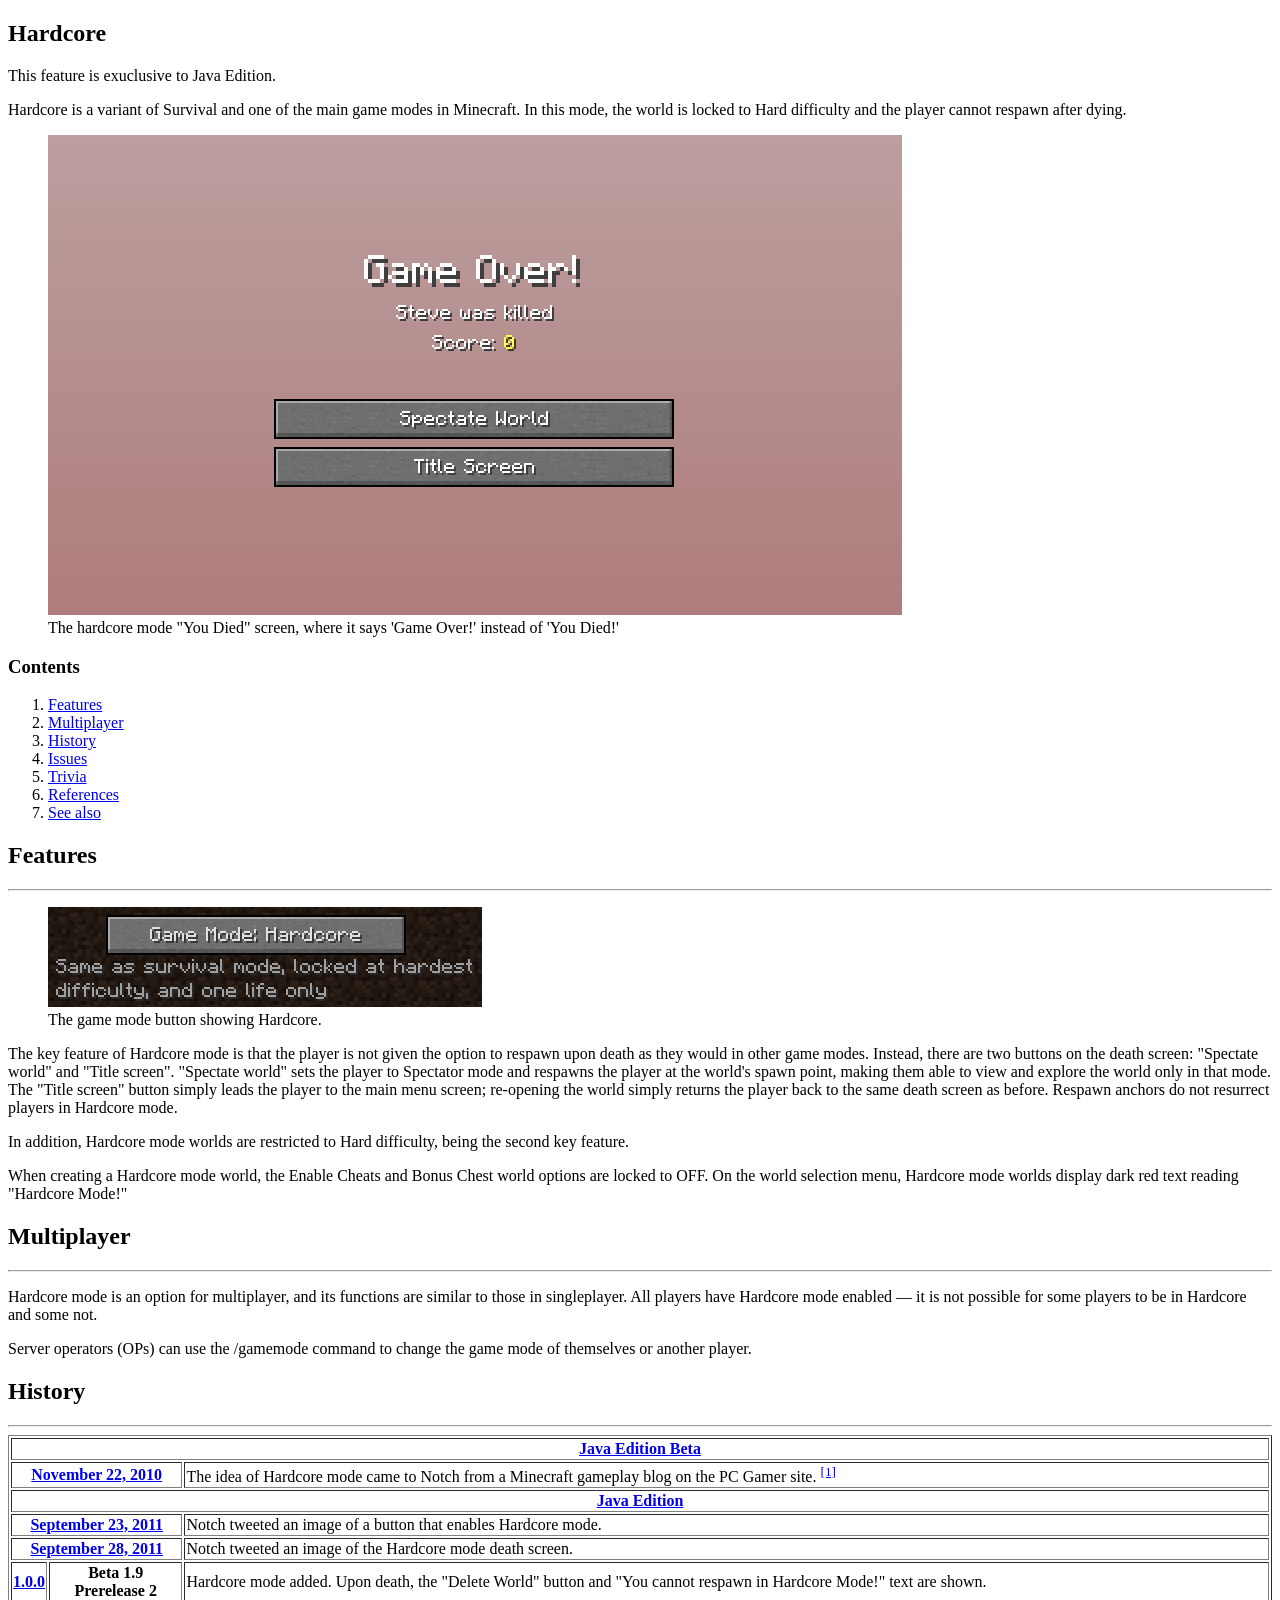
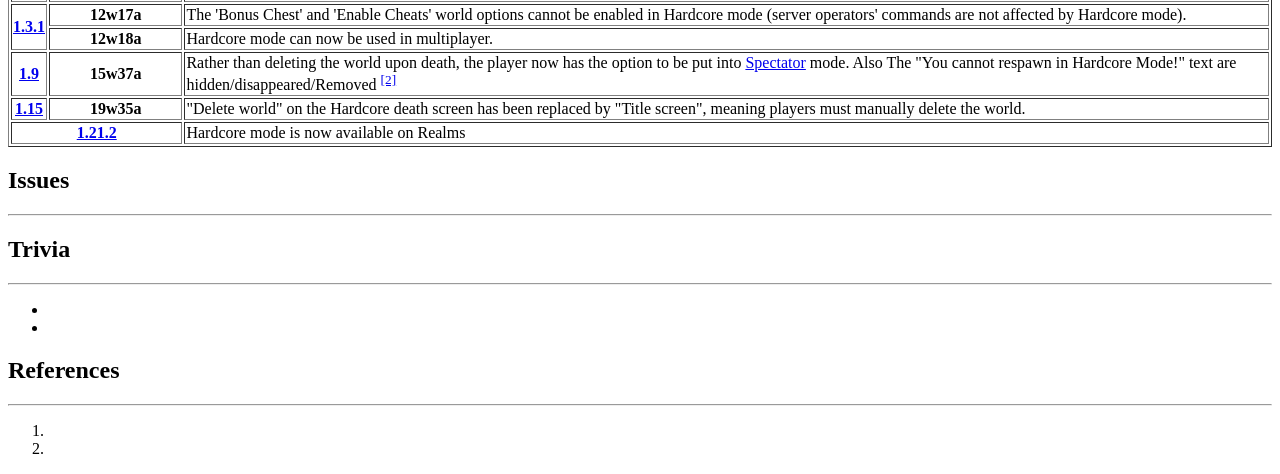
==== index.html @ 660791d6 "adding tr, references and trivia" ====
<!DOCTYPE html>
<html lang="en">
<head>
    <meta charset="UTF-8">
    <meta name="viewport" content="width=device-width, initial-scale=1.0">
    <title>Hardcore – Minecraft Wiki</title>
</head>
<body>
    <main>
        <article>
            <header>
                <h1>Hardcore</h1>
                <div>This feature is exuclusive to Java Edition.</div>
                <p>Hardcore is a variant of Survival and one of the main game modes in Minecraft. In this mode, the world is locked to Hard difficulty and the player cannot respawn after dying.</p>
                <figure>
                    <a href="https://static.wikia.nocookie.net/minecraft_gamepedia/images/5/53/Hardcore_Death.png/revision/latest?cb=20230822170426">
                        <img src="./assets/images/Hardcore_Death.webp" alt="Hardcore_Death">
                    </a>
                    <figcaption>The hardcore mode "You Died" screen, where it says 'Game Over!' instead of 'You Died!'</figcaption>
                </figure>
                <nav>
                    <h3>Contents</h3>
                    <ol>
                        <li><a href="#Features">Features</a></li>
                        <li><a href="#Multiplayer">Multiplayer</a></li>
                        <li><a href="#History">History</a></li>
                        <li><a href="#Issues">Issues</a></li>
                        <li><a href="#Trivia">Trivia</a></li>
                        <li><a href="#References">References</a></li>
                        <li><a href="#See_also">See also</a></li>
                    </ol>
                </nav>
            </header>
            <section id="Features">
                <h2>Features</h2>
                <hr>
                <figure>
                    <a href="https://minecraft.fandom.com/wiki/Hardcore?file=Hardcore_button.png#Features">
                        <img src="./assets/images/Hardcore_button.webp" alt="Hardcore_button">
                    </a>
                    <figcaption>The game mode button showing Hardcore.</figcaption>
                </figure>
                <p>The key feature of Hardcore mode is that the player is not given the option to respawn upon death as they would in other game modes. Instead, there are two buttons on the death screen: "Spectate world" and "Title screen". "Spectate world" sets the player to Spectator mode and respawns the player at the world's spawn point, making them able to view and explore the world only in that mode. The "Title screen" button simply leads the player to the main menu screen; re-opening the world simply returns the player back to the same death screen as before. Respawn anchors do not resurrect players in Hardcore mode.</p>
                <p>In addition, Hardcore mode worlds are restricted to Hard difficulty, being the second key feature.</p>
                <p>When creating a Hardcore mode world, the Enable Cheats and Bonus Chest world options are locked to OFF. On the world selection menu, Hardcore mode worlds display dark red text reading "Hardcore Mode!"</p>
            </section>
            <section id="Multiplayer">
                <h2>Multiplayer</h2>
                <hr>
                <p>Hardcore mode is an option for multiplayer, and its functions are similar to those in singleplayer. All players have Hardcore mode enabled — it is not possible for some players to be in Hardcore and some not.</p>
                <p>Server operators (OPs) can use the /gamemode command to change the game mode of themselves or another player.</p>
            </section>
            <section id="History">
                <h2>History</h2>
                <hr>    
                <table border="1">
                    <tr>
                        <th colspan="3">
                            <a href="https://minecraft.fandom.com/wiki/Java_Edition_Beta" target="_blank">Java Edition Beta</a>
                        </th>
                    </tr>
                    <tr>
                        <th colspan="2"><a href="https://notch.tumblr.com/post/1646175743" target="_blank">November 22, 2010</a></th>
                        <td>The idea of Hardcore mode came to Notch from a Minecraft gameplay blog on the PC Gamer site. <sup title="https://www.pcgamer.com/2010/11/20/the-minecraft-experiment-day-1-chasing-waterfalls/"><a href="#cite_note-1">[1]</a></sup></td>
                    </tr>
                    <tr>
                        <th colspan="3">
                            <a href="https://minecraft.fandom.com/wiki/Java_Edition_version_history" target="_blank">Java Edition</a>
                        </th>
                    </tr>
                    <tr>
                        <th colspan="2"><a href="https://twitter.com/notch/status/117149170120400896" target="_blank">September 23, 2011</a></th>
                        <td>Notch tweeted an image of a button that enables Hardcore mode.</td>
                    </tr>
                    <tr>
                        <th colspan="2"><a href="https://twitter.com/notch/status/119031614553587713" target="_blank">September 28, 2011</a></th>
                        <td>Notch tweeted an image of the Hardcore mode death screen.</td>
                    </tr>
                    <tr>
                        <th><a href="https://minecraft.fandom.com/wiki/Java_Edition_1.0.0" target="_blank">1.0.0</a></th>
                        <th>Beta 1.9 Prerelease 2</th>
                        <td>Hardcore mode added. Upon death, the "Delete World" button and "You cannot respawn in Hardcore Mode!" text are shown.</td>
                    </tr>
                    <tr>
                        <th rowspan="2"><a href="https://minecraft.fandom.com/wiki/Java_Edition_1.3.1" target="_blank">1.3.1</a></th>
                        <th>12w17a</th>
                        <td>The 'Bonus Chest' and 'Enable Cheats' world options cannot be enabled in Hardcore mode (server operators' commands are not affected by Hardcore mode).</td>
                    </tr>
                    <tr>
                        <th>12w18a</th>
                        <td>Hardcore mode can now be used in multiplayer.</td>
                    </tr>
                    <tr>
                        <th><a href="https://minecraft.fandom.com/wiki/Java_Edition_1.9" target="_blank">1.9</a></th>
                        <th>15w37a</th>
                        <td>Rather than deleting the world upon death, the player now has the option to be put into <a href="https://minecraft.fandom.com/wiki/Spectator">Spectator</a> mode. Also The "You cannot respawn in Hardcore Mode!" text are hidden/disappeared/Removed <sup title="MC-121007-You cannot Respawn In hardcore Mode! Text no Longer Appears As of 1.9,Resolved As Works As Intended"><a href="#cite_note-2">[2]</a></sup></td>
                    </tr>
                    <tr>
                        <th><a href="https://minecraft.fandom.com/wiki/Java_Edition_1.15" target="_blank">1.15</a></th>
                        <th>19w35a</th>
                        <td>"Delete world" on the Hardcore death screen has been replaced by "Title screen", meaning players must manually delete the world.</td>
                    </tr>
                    <tr>
                        <th colspan="2"><a href="https://minecraft.fandom.com/wiki/Java_Edition_1.21.2" target="_blank">1.21.2</a></th>
                        <td>Hardcore mode is now available on Realms</td>
                    </tr>
                </table>
            </section>
            <section id="Issues">
                <h2>Issues</h2>
                <hr>
            </section>
            <section id="Trivia">
                <h2>Trivia</h2>
                <hr>
                <ul>
                    <li></li>
                    <li></li>
                </ul>
            </section>
            <section id="References">
                <h2>References</h2>
                <hr>
                <ol>
                    <li></li>
                    <li></li>
                </ol>
            </section>
        </article>
    </main>
</body>
</html>
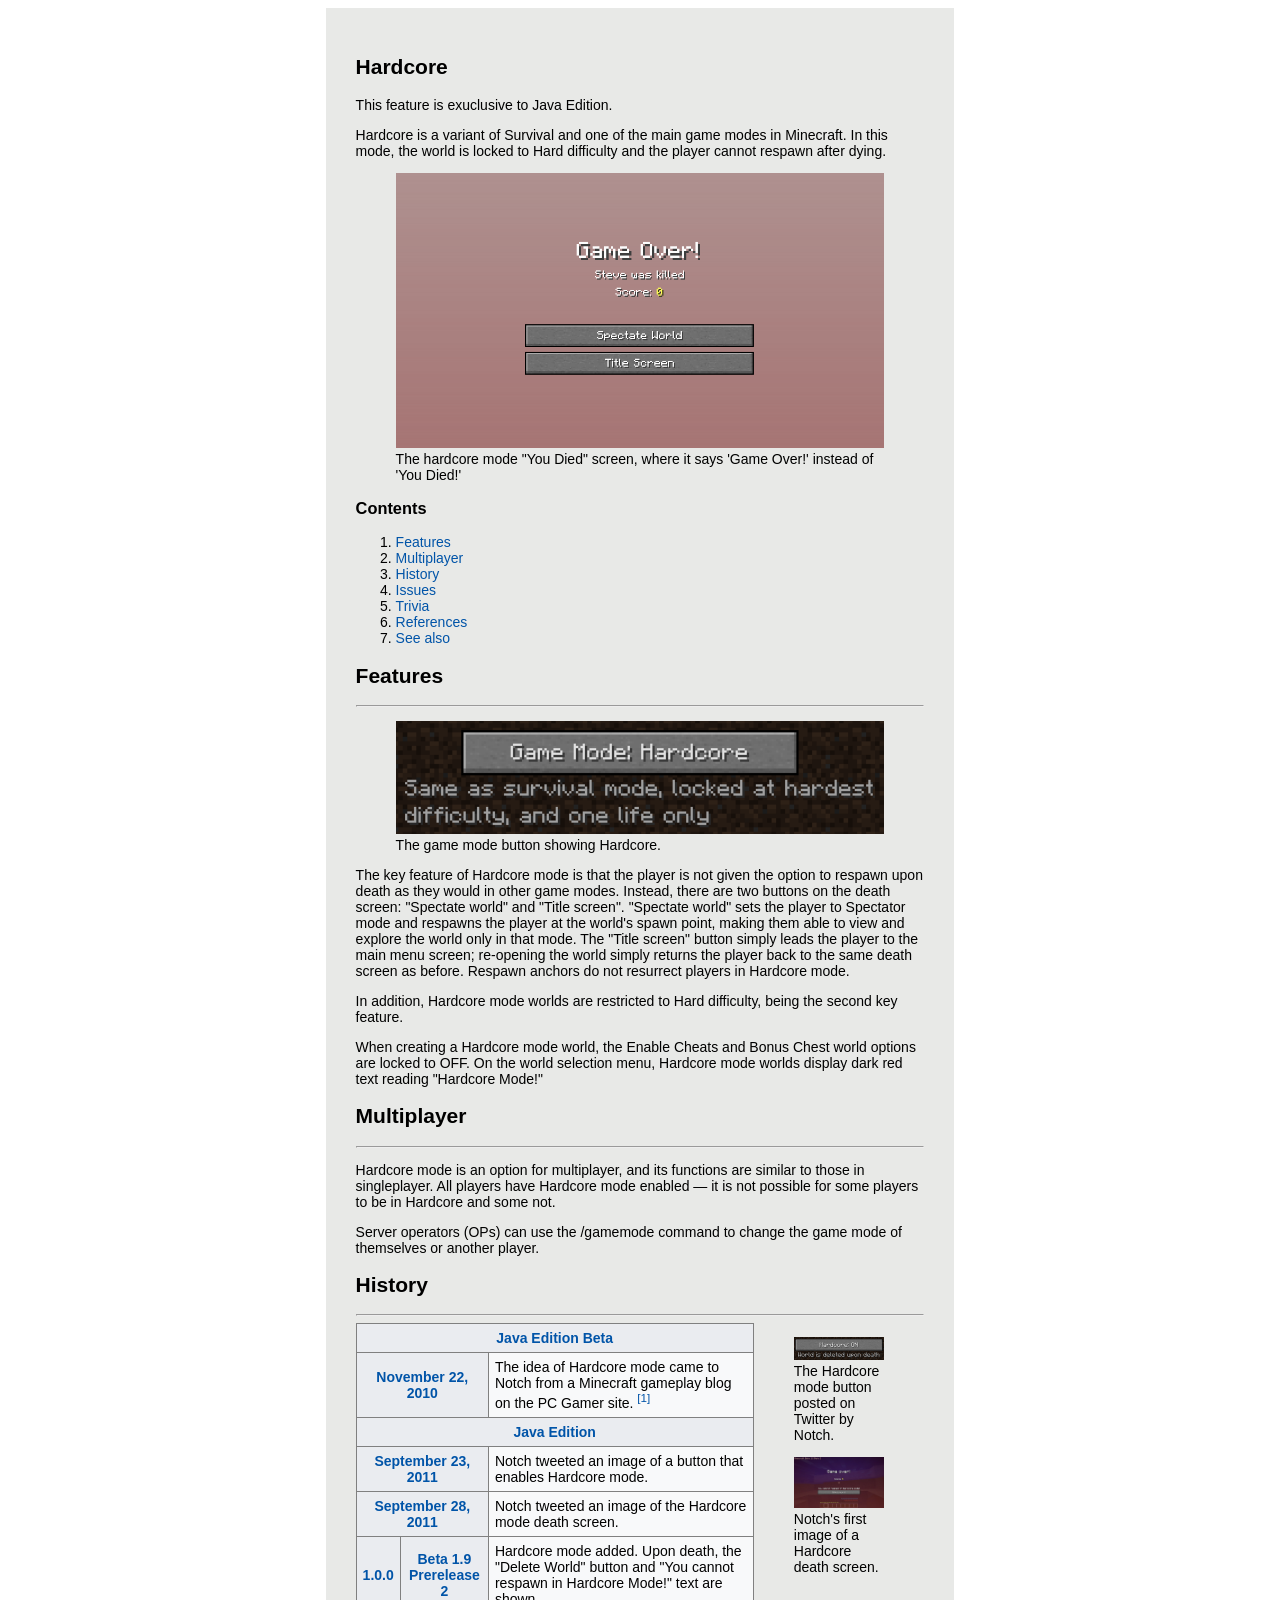
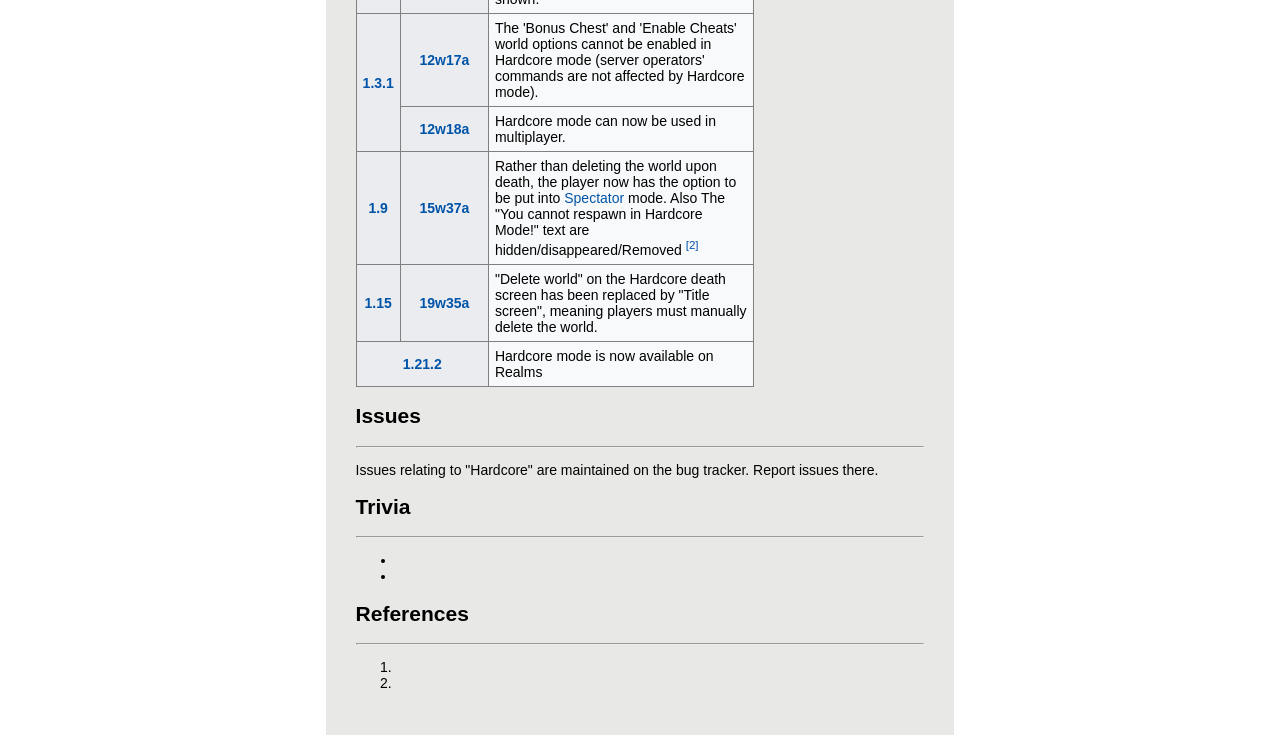
==== commit cdfb1aea: "add style for table" ====
--- a/index.html
+++ b/index.html
@@ -3,11 +3,13 @@
 <head>
     <meta charset="UTF-8">
     <meta name="viewport" content="width=device-width, initial-scale=1.0">
+    <link rel="shortcut icon" href="./Site-favicon.ico" type="image/x-icon">
     <title>Hardcore – Minecraft Wiki</title>
+    <link rel="stylesheet" href="./style.css">
 </head>
 <body>
     <main>
-        <article>
+        <article class="main-article">
             <header>
                 <h1>Hardcore</h1>
                 <div>This feature is exuclusive to Java Edition.</div>
@@ -52,8 +54,19 @@
             </section>
             <section id="History">
                 <h2>History</h2>
-                <hr>    
-                <table border="1">
+                <hr>
+                <div class="float-right w-30">
+                    <figure>
+                        <img src="./assets/images/Hardcoremode.webp" alt="Hardcoremode">
+                        <figcaption>The Hardcore mode button posted on Twitter by Notch.</figcaption>
+                    </figure>   
+                    <figure>
+                        <img src="./assets/images/Notch_Hardcore.webp" alt="Notch_Hardcore">
+                        <figcaption>Notch's first image of a Hardcore death screen.</figcaption>
+                    </figure>               
+                </div>
+
+                <table class="table-history">
                     <tr>
                         <th colspan="3">
                             <a href="https://minecraft.fandom.com/wiki/Java_Edition_Beta" target="_blank">Java Edition Beta</a>
@@ -109,6 +122,7 @@
             <section id="Issues">
                 <h2>Issues</h2>
                 <hr>
+                <p>Issues relating to "Hardcore" are maintained on the bug tracker. Report issues there.</p>
             </section>
             <section id="Trivia">
                 <h2>Trivia</h2>
--- a/style.css
+++ b/style.css
@@ -0,0 +1,37 @@
+body{
+    font-family: rubik, helvetica, arial, sans-serif;
+    font-size: 14px;
+}
+.table-history{
+    border-collapse: collapse;
+    width: 70%;
+    background-color:rgb(248,249,250);
+}
+.table-history th,
+.table-history td{
+    border: 1px solid gray;
+    padding: 6px;
+}
+.main-article{
+    width: 45%;
+    margin: auto;
+    background-color: rgb(232,233,231);
+    padding: 30px;
+}
+.table-history th{
+    background-color:rgb(234,236,240);
+    color: rgb(0,84,168);
+}
+a{
+    color: rgb(0,84,168);
+    text-decoration: none;
+}
+.float-right{
+    float: right;
+}
+.w-30{
+    width: 30%;
+}
+img{
+    width: 100%;
+}
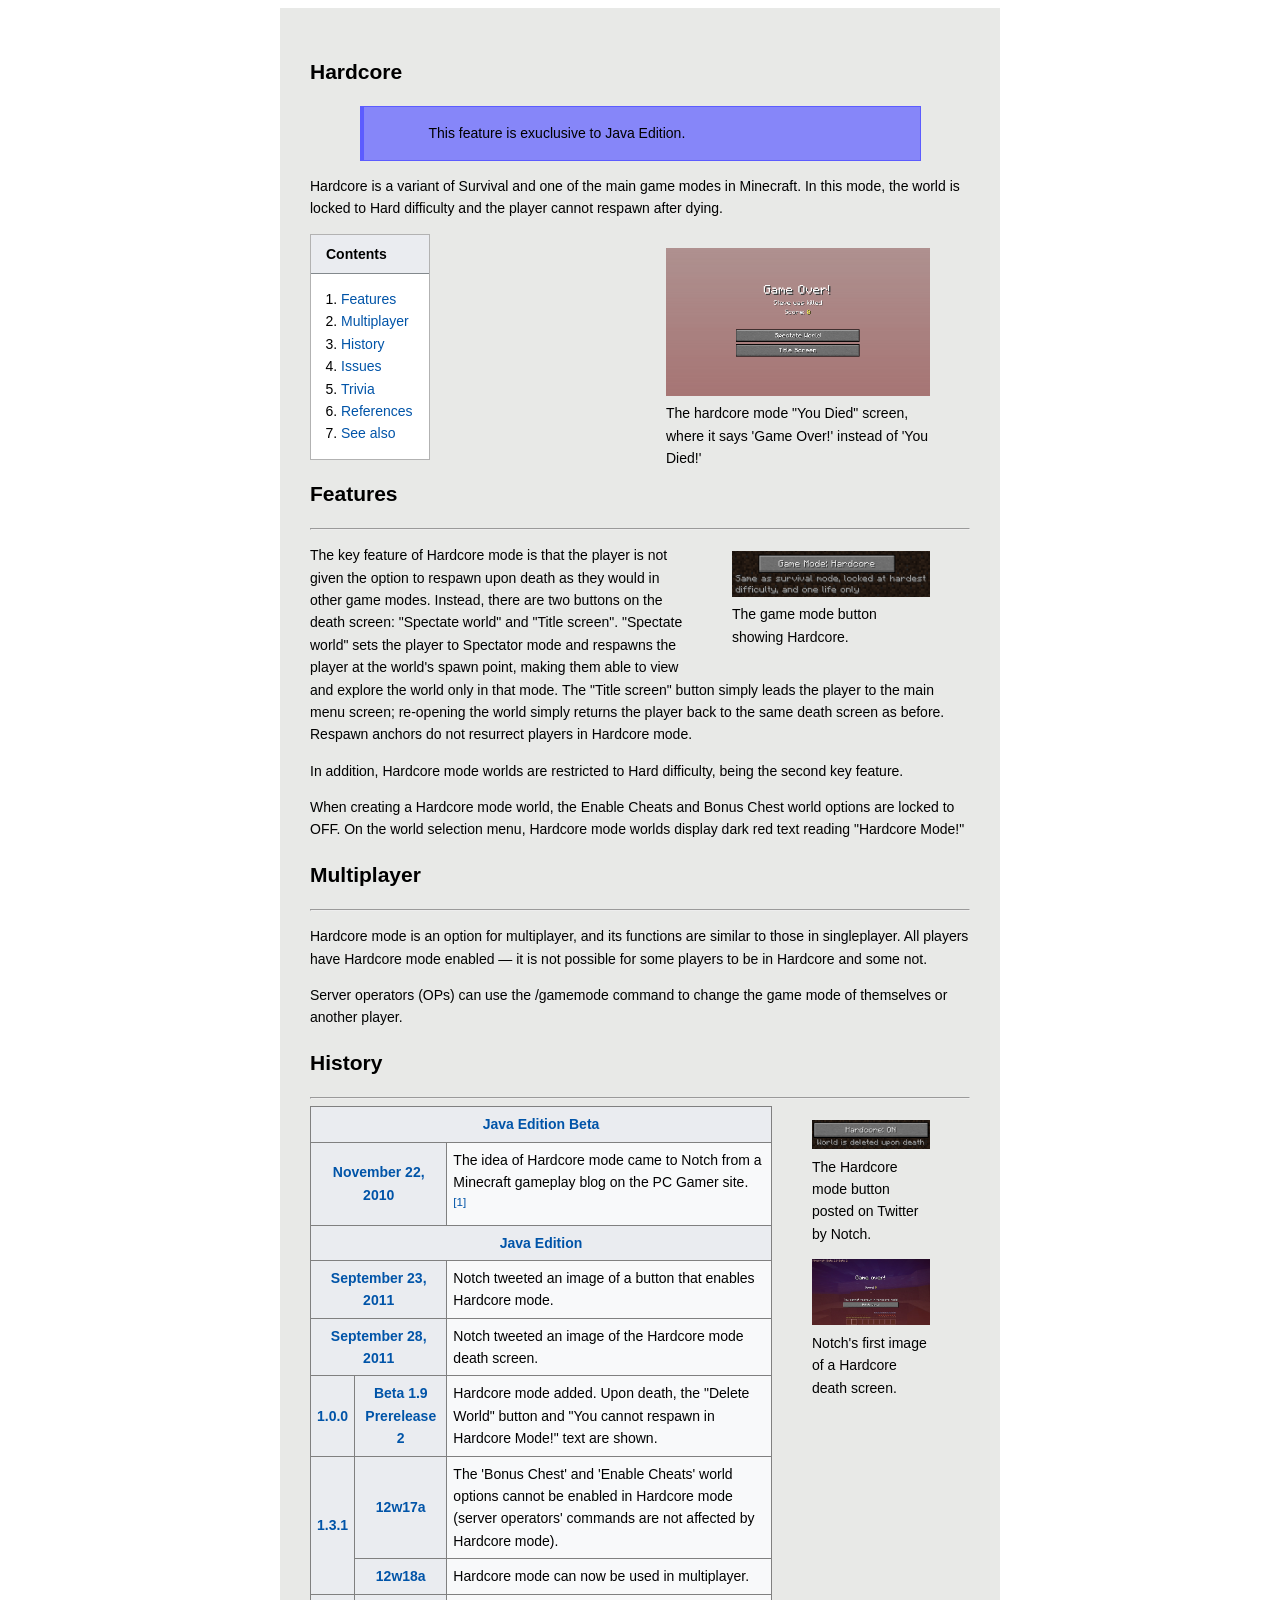
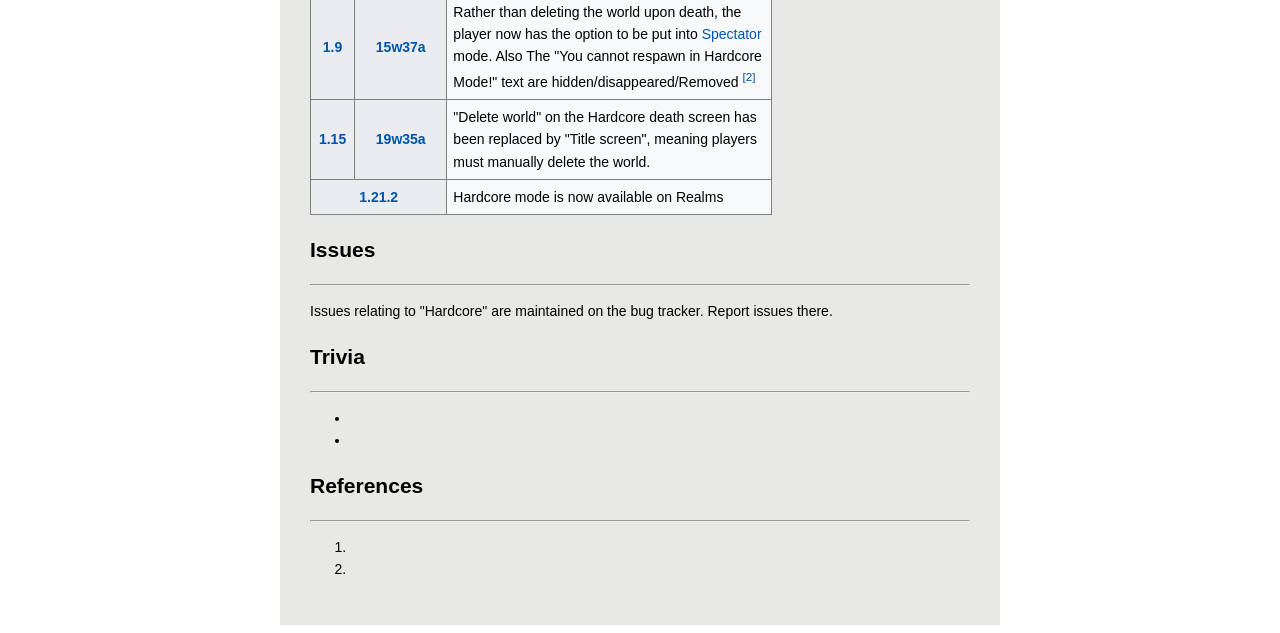
==== commit 27cb99fa: "block elements" ====
--- a/index.html
+++ b/index.html
@@ -12,17 +12,17 @@
         <article class="main-article">
             <header>
                 <h1>Hardcore</h1>
-                <div>This feature is exuclusive to Java Edition.</div>
+                <div class="info">This feature is exuclusive to Java Edition.</div>
                 <p>Hardcore is a variant of Survival and one of the main game modes in Minecraft. In this mode, the world is locked to Hard difficulty and the player cannot respawn after dying.</p>
-                <figure>
+                <figure class="float-right w-40">
                     <a href="https://static.wikia.nocookie.net/minecraft_gamepedia/images/5/53/Hardcore_Death.png/revision/latest?cb=20230822170426">
                         <img src="./assets/images/Hardcore_Death.webp" alt="Hardcore_Death">
                     </a>
                     <figcaption>The hardcore mode "You Died" screen, where it says 'Game Over!' instead of 'You Died!'</figcaption>
                 </figure>
-                <nav>
-                    <h3>Contents</h3>
-                    <ol>
+                <nav class="nav-menu">
+                    <h3 class="title-menu">Contents</h3>
+                    <ol class="nav-list">
                         <li><a href="#Features">Features</a></li>
                         <li><a href="#Multiplayer">Multiplayer</a></li>
                         <li><a href="#History">History</a></li>
@@ -36,7 +36,7 @@
             <section id="Features">
                 <h2>Features</h2>
                 <hr>
-                <figure>
+                <figure class="float-right w-30">
                     <a href="https://minecraft.fandom.com/wiki/Hardcore?file=Hardcore_button.png#Features">
                         <img src="./assets/images/Hardcore_button.webp" alt="Hardcore_button">
                     </a>
--- a/style.css
+++ b/style.css
@@ -1,6 +1,12 @@
+*{
+    box-sizing: border-box;
+}
+
+
 body{
     font-family: rubik, helvetica, arial, sans-serif;
     font-size: 14px;
+    line-height: 1.6;
 }
 .table-history{
     border-collapse: collapse;
@@ -17,6 +23,8 @@
     margin: auto;
     background-color: rgb(232,233,231);
     padding: 30px;
+    min-width: 720px;
+    max-width: none;
 }
 .table-history th{
     background-color:rgb(234,236,240);
@@ -34,4 +42,35 @@
 }
 img{
     width: 100%;
+}
+.info{
+    width: 85%;
+    margin: auto;
+    background-color: rgb(134, 134, 249);
+    padding: 15px;
+    padding-left: 65px;
+    border-color: rgb(92, 92, 255);
+    border-width: 1px;
+    border-style: solid;
+    border-left-width: 4px;
+
+}
+.w-40{
+    width: 40%;
+}
+.nav-menu{
+    width: 120px;
+    border:1px solid rgb(178, 178, 178);
+    background-color:white;
+
+}
+.title-menu{
+    margin: 0;
+    padding: 8px 15px;
+    border-bottom: 1px solid rgb(131, 137, 141);
+    background-color:rgb(234, 236, 240);
+    font-size: 1em; 
+}
+.nav-list{
+    padding-left: 30px;
 }
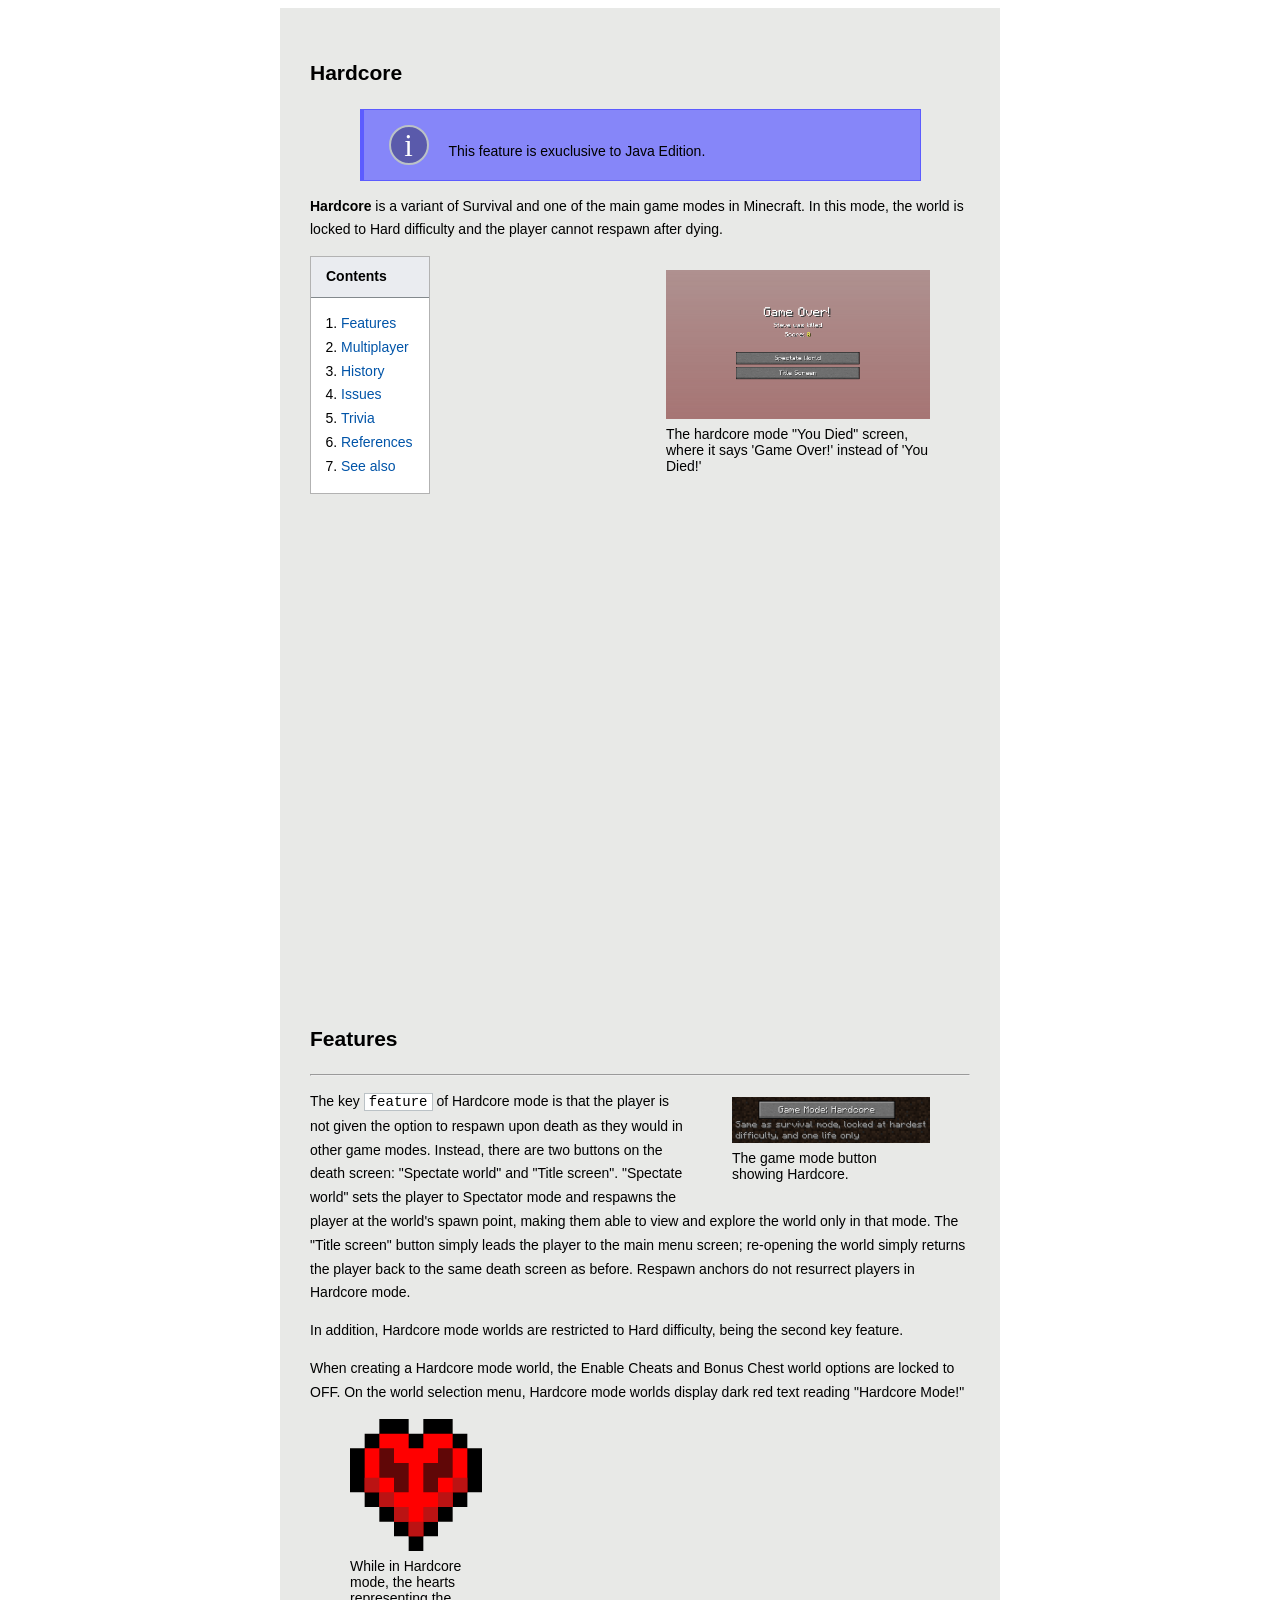
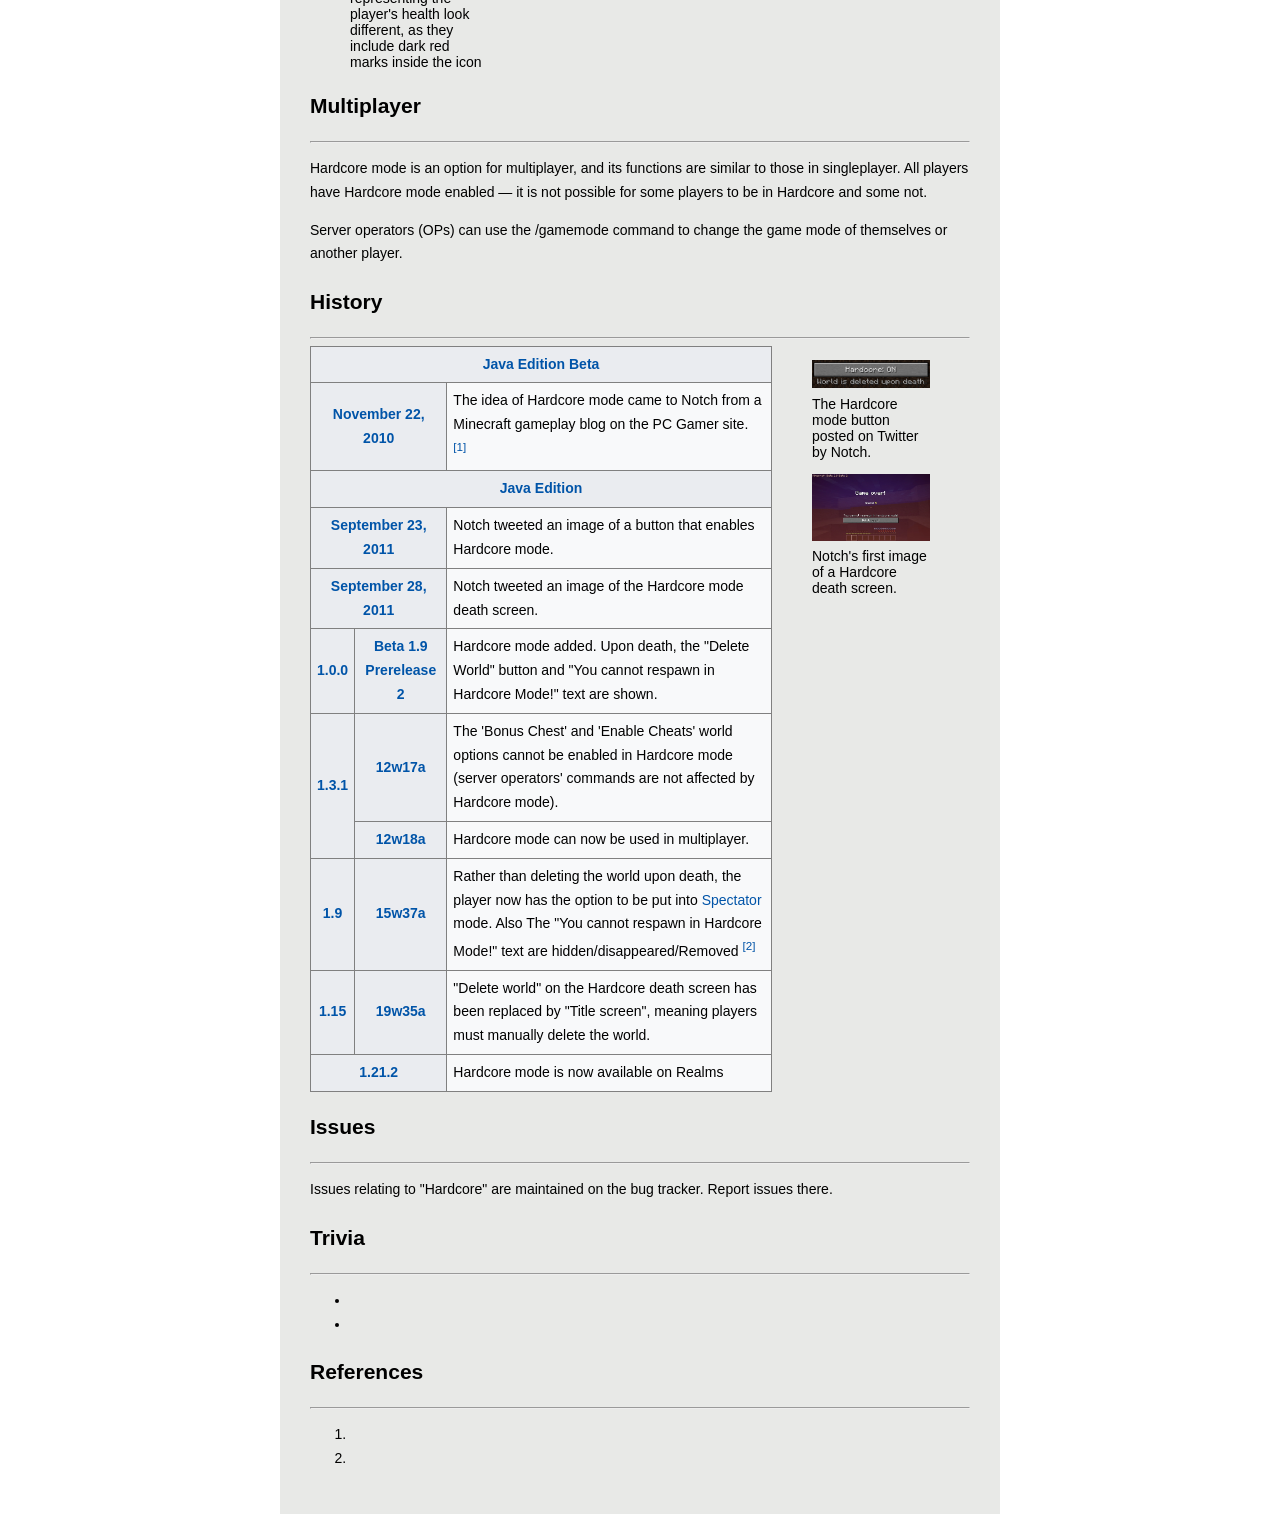
==== commit a1db230d: "Display, Inline-block" ====
--- a/index.html
+++ b/index.html
@@ -10,10 +10,10 @@
 <body>
     <main>
         <article class="main-article">
-            <header>
+            <header> 
                 <h1>Hardcore</h1>
-                <div class="info">This feature is exuclusive to Java Edition.</div>
-                <p>Hardcore is a variant of Survival and one of the main game modes in Minecraft. In this mode, the world is locked to Hard difficulty and the player cannot respawn after dying.</p>
+                <div class="info"><span class="info-icon">i</span>This feature is exuclusive to Java Edition.</div>
+                <p><strong>Hardcore</strong> is a variant of Survival and one of the main game modes in Minecraft. In this mode, the world is locked to Hard difficulty and the player cannot respawn after dying.</p>
                 <figure class="float-right w-40">
                     <a href="https://static.wikia.nocookie.net/minecraft_gamepedia/images/5/53/Hardcore_Death.png/revision/latest?cb=20230822170426">
                         <img src="./assets/images/Hardcore_Death.webp" alt="Hardcore_Death">
@@ -32,6 +32,9 @@
                         <li><a href="#See_also">See also</a></li>
                     </ol>
                 </nav>
+
+                <iframe class="video" width="560" height="315" src="https://www.youtube.com/embed/RSuMIAuDz60?si=ib1tDOC1E5Tizy_2" title="YouTube video player" frameborder="0" allow="accelerometer; autoplay; clipboard-write; encrypted-media; gyroscope; picture-in-picture; web-share" referrerpolicy="strict-origin-when-cross-origin" allowfullscreen></iframe>
+
             </header>
             <section id="Features">
                 <h2>Features</h2>
@@ -42,9 +45,17 @@
                     </a>
                     <figcaption>The game mode button showing Hardcore.</figcaption>
                 </figure>
-                <p>The key feature of Hardcore mode is that the player is not given the option to respawn upon death as they would in other game modes. Instead, there are two buttons on the death screen: "Spectate world" and "Title screen". "Spectate world" sets the player to Spectator mode and respawns the player at the world's spawn point, making them able to view and explore the world only in that mode. The "Title screen" button simply leads the player to the main menu screen; re-opening the world simply returns the player back to the same death screen as before. Respawn anchors do not resurrect players in Hardcore mode.</p>
+                <p>The key <code>feature</code> of Hardcore mode is that the player is not given the option to respawn upon death as they would in other game modes. Instead, there are two buttons on the death screen: "Spectate world" and "Title screen". "Spectate world" sets the player to Spectator mode and respawns the player at the world's spawn point, making them able to view and explore the world only in that mode. The "Title screen" button simply leads the player to the main menu screen; re-opening the world simply returns the player back to the same death screen as before. Respawn anchors do not resurrect players in Hardcore mode.</p>
                 <p>In addition, Hardcore mode worlds are restricted to Hard difficulty, being the second key feature.</p>
                 <p>When creating a Hardcore mode world, the Enable Cheats and Bonus Chest world options are locked to OFF. On the world selection menu, Hardcore mode worlds display dark red text reading "Hardcore Mode!"</p>
+                <figure class="w-20">
+                    <a href="">
+                        <img src="./Hardcore_Heart.svg" alt="">
+                    </a>
+                    <figcaption>
+                        While in Hardcore mode, the hearts representing the player's health look different, as they include dark red marks inside the icon
+                    </figcaption>
+                </figure>
             </section>
             <section id="Multiplayer">
                 <h2>Multiplayer</h2>
--- a/style.css
+++ b/style.css
@@ -25,6 +25,7 @@
     padding: 30px;
     min-width: 720px;
     max-width: none;
+    line-height: 1.7;
 }
 .table-history th{
     background-color:rgb(234,236,240);
@@ -48,13 +49,35 @@
     margin: auto;
     background-color: rgb(134, 134, 249);
     padding: 15px;
-    padding-left: 65px;
+    padding-left: 25px;
     border-color: rgb(92, 92, 255);
     border-width: 1px;
     border-style: solid;
     border-left-width: 4px;
+    line-height: initial;
+}
+figcaption{
+    line-height: initial;
+}
+.info-icon{
+    display: inline-block;
 
+    width: 40px;
+    height: 40px;
+    padding: 2px;
+    margin-right: 20px;
+    border-radius: 50%;
+    border: 2px solid rgb(187, 194, 198);
+
+    color: white;
+    background-color:rgb(90, 90, 171);
+
+    text-align: center;
+
+    font-size: 2.2em;
+    font-family: serif;
 }
+
 .w-40{
     width: 40%;
 }
@@ -73,4 +96,18 @@
 }
 .nav-list{
     padding-left: 30px;
+}
+code{
+    padding: 0 4px;
+    border: 1px solid rgb(187, 194, 198);
+    background-color:white;
+}
+.video{
+    display: block;
+    width: 100%;
+    height: 500px;
+    margin: 10px;
+}
+.w-20{
+    width: 20%;
 }
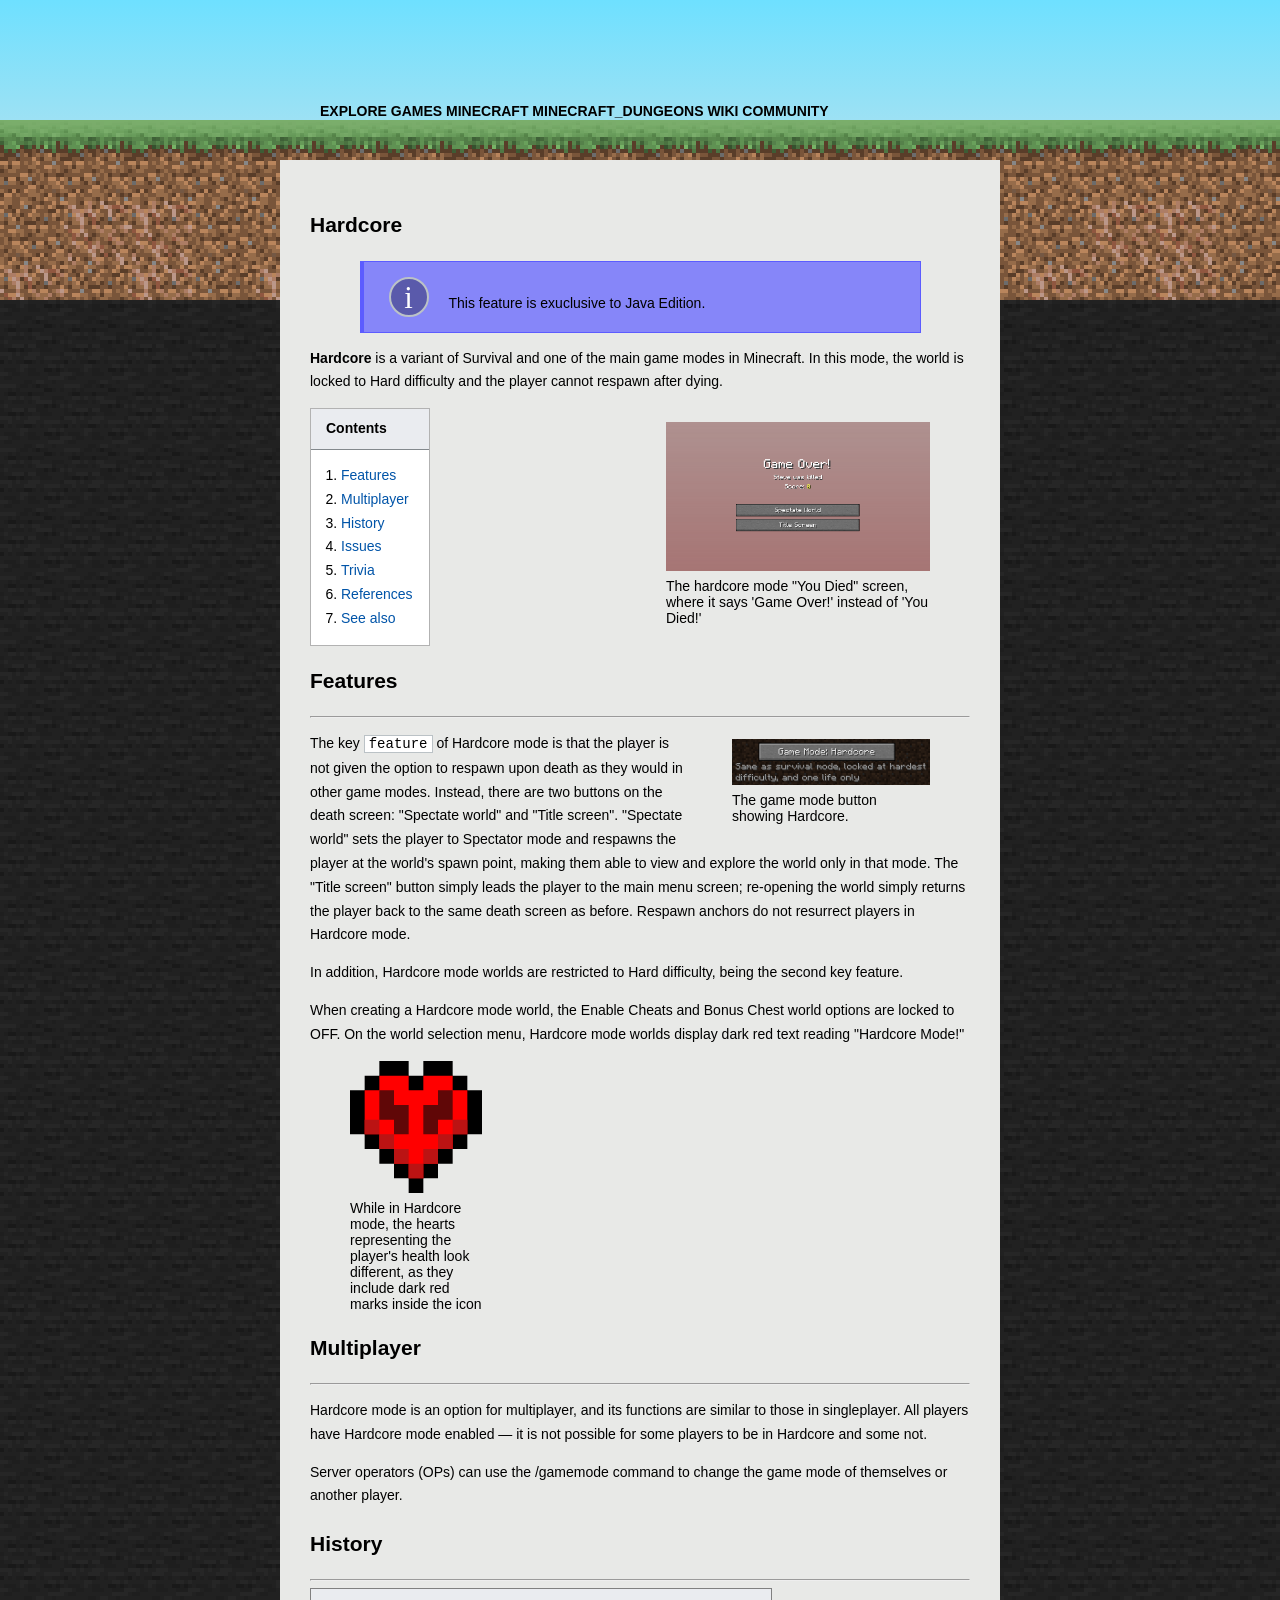
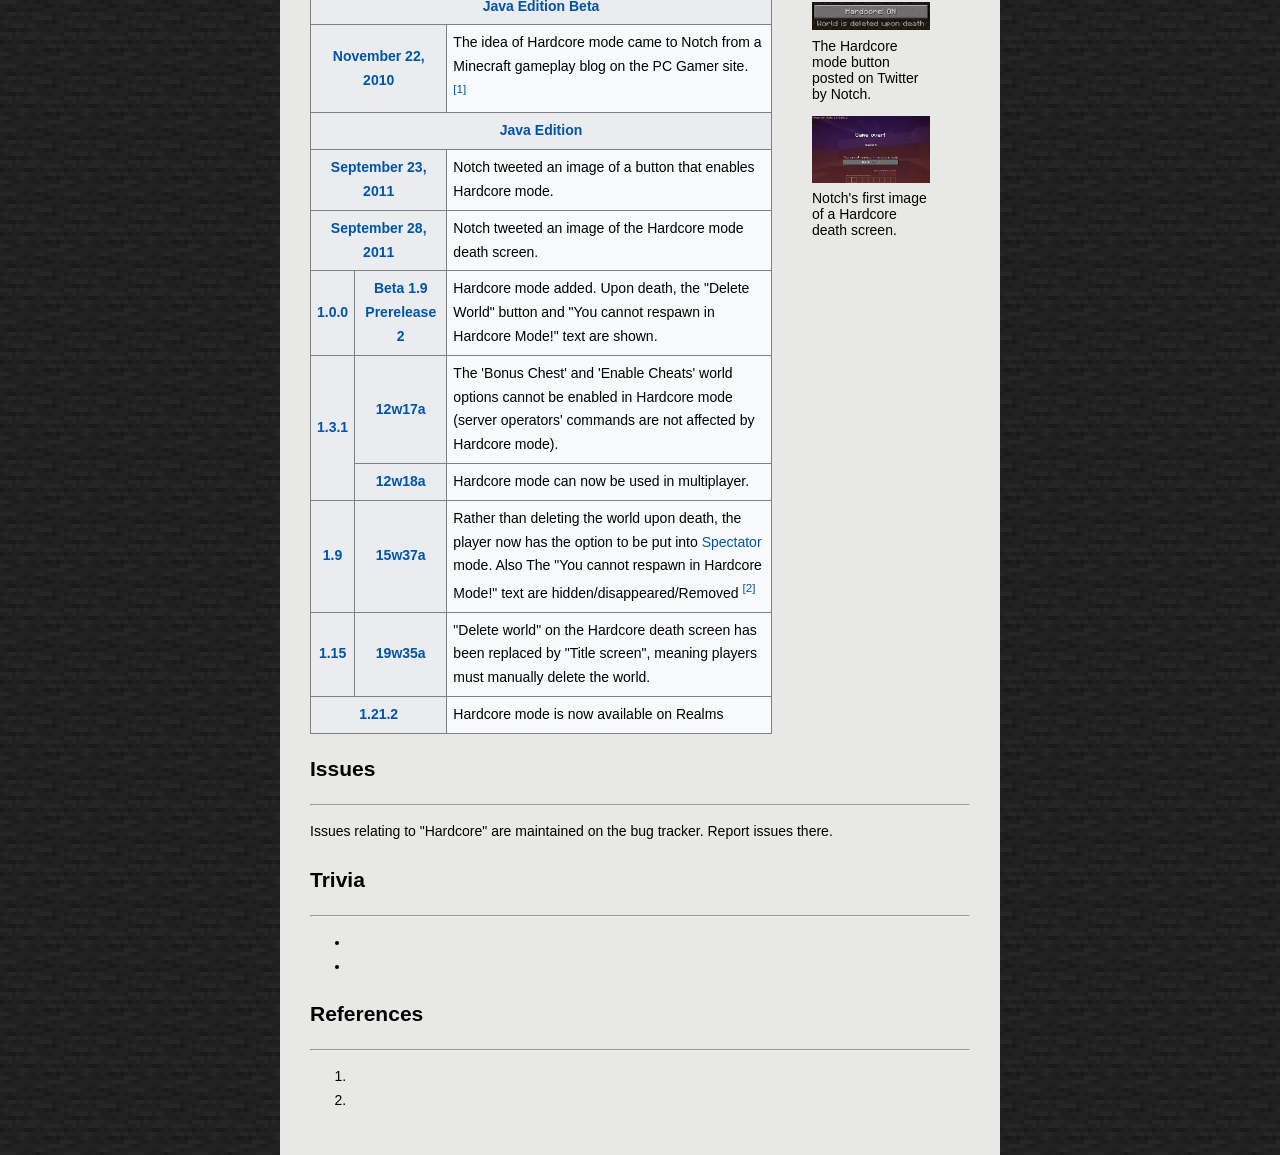
==== commit 26e46eb9: "add header, menu, hover + menu and submenu" ====
--- a/index.html
+++ b/index.html
@@ -6,8 +6,49 @@
     <link rel="shortcut icon" href="./Site-favicon.ico" type="image/x-icon">
     <title>Hardcore – Minecraft Wiki</title>
     <link rel="stylesheet" href="./style.css">
+    <link rel="stylesheet" href="./assets/css/header.css">
 </head>
 <body>
+    <header class="main-header">
+        <div class="main-wrapper">
+            <nav>
+                <ul class="main-menu">
+                    <li class="main-menu-item"><a href="">explore</a>
+                        <ul class="submenu">
+                            <li class="submenu-item"><a href="https://minecraft.fandom.com/wiki/Minecraft_Wiki" class="submenu-link"target="_blank">main page</a></li>
+                            <li class="submenu-item"><a href="https://minecraft.fandom.com/wiki/Special:AllPages" target="_blank" class="submenu-link">all pages</a></li>
+                            <li class="submenu-item"><a href="https://minecraft.fandom.com/wiki/Special:AllMaps" target="_blank" class="submenu-link">interactive maps
+                            </a></li>
+                        </ul>
+                    </li>
+                    <li class="main-menu-item"><a href="">games</a>
+                    <ul class="submenu">
+                        <li class="submenu-item"><a href="https://minecraft.fandom.com/wiki/Minecraft" target="_blank" class="submenu-link">minecraft</a></li>
+                        <li class="submenu-item"><a href="https://minecraft.fandom.com/wiki/Minecraft_Dungeons" target="_blank" class="submenu-link">minecraft dungeons</a></li>
+                        <li class="submenu-item"><a href="https://minecraft.fandom.com/wiki/Minecraft_Legends"
+                           target="_blank" class="submenu-link">minecraft legends</a></li>
+                        <li class="submenu-item"><a href="https://minecraft.fandom.com/wiki/Minecraft_Earth" target="_blank" class="submenu-link">minecraft earth</a></li>
+                        <li class="submenu-item"><a href="https://minecraft.fandom.com/wiki/Minecraft_Story_Mode" target="_blank" class="submenu-link">minecraft story mod</a></li>
+                    </ul>
+                    </li>
+                    <li class="main-menu-item"><a href="https://minecraft.fandom.com/wiki/Minecraft" target="_blank">minecraft</a>
+                        <ul class="submenu">
+                            <li class="submenu-item"><a href="https://minecraft.fandom.com/wiki/Block" target="_blank" class="submenu-link">blocks</a></li>
+                            <li class="submenu-item"><a href="https://minecraft.fandom.com/wiki/Item" target="_blank" class="submenu-link">items</a></li>
+                            <li class="submenu-item"><a href="" class="submenu-link">world</a></li>
+                            <li class="submenu-item"><a href="" class="submenu-link">mechanics</a></li>
+                            <li class="submenu-item"><a href="" class="submenu-link">version history</a></li>
+                            <li class="submenu-item"><a href="" class="submenu-link">technical</a></li>
+                            <li class="submenu-item"><a href="https://minecraft.fandom.com/wiki/Tutorials" target="_blank" class="submenu-link">tutorials</a></li>
+
+                        </ul>
+                    </li>
+                    <li class="main-menu-item"><a href="https://minecraft.fandom.com/wiki/Minecraft_Dungeons" target="_blank">minecraft_dungeons</a></li>
+                    <li class="main-menu-item"><a href="https://minecraft.fandom.com/wiki/Minecraft_Wiki:Community_portal" target="_blank">wiki community</a></li>
+                </ul>
+            </nav>
+        </div>
+    </header>
     <main>
         <article class="main-article">
             <header> 
@@ -33,7 +74,7 @@
                     </ol>
                 </nav>
 
-                <iframe class="video" width="560" height="315" src="https://www.youtube.com/embed/RSuMIAuDz60?si=ib1tDOC1E5Tizy_2" title="YouTube video player" frameborder="0" allow="accelerometer; autoplay; clipboard-write; encrypted-media; gyroscope; picture-in-picture; web-share" referrerpolicy="strict-origin-when-cross-origin" allowfullscreen></iframe>
+                <!-- <iframe class="video" width="560" height="315" src="https://www.youtube.com/embed/RSuMIAuDz60?si=ib1tDOC1E5Tizy_2" title="YouTube video player" frameborder="0" allow="accelerometer; autoplay; clipboard-write; encrypted-media; gyroscope; picture-in-picture; web-share" referrerpolicy="strict-origin-when-cross-origin" allowfullscreen></iframe> -->
 
             </header>
             <section id="Features">
--- a/style.css
+++ b/style.css
@@ -4,9 +4,11 @@
 
 
 body{
+    margin: 0;
     font-family: rubik, helvetica, arial, sans-serif;
     font-size: 14px;
     line-height: 1.6;
+    background-image: url(./assets/images/Site-background-light.webp);
 }
 .table-history{
     border-collapse: collapse;
@@ -19,7 +21,7 @@
     padding: 6px;
 }
 .main-article{
-    width: 45%;
+    width: 55%;
     margin: auto;
     background-color: rgb(232,233,231);
     padding: 30px;
--- a/assets/css/header.css
+++ b/assets/css/header.css
@@ -0,0 +1,55 @@
+.main-header{
+    height: 300px;
+    padding-top: 100px;
+    background: linear-gradient(0deg,rgba(227, 227, 227, 1) 0%, rgba(110, 224, 255, 1) 100%);
+    background-image: url(../images/Light_background_grass.png),linear-gradient(0deg,rgba(227, 227, 227, 1) 0%, rgba(110, 224, 255, 1) 100%);;
+    background-repeat: repeat-x, no-repeat;
+    background-position: 0 120px, 0 0;
+}
+main{
+    margin-top: -140px;
+}
+.main-wrapper{
+    min-width: 720px;
+    width: 55%;
+    margin: auto;
+}
+.main-menu{
+    list-style: none;
+    margin: 0;
+}
+.main-menu-item{
+    display: inline-block;
+    margin: 0 1.2m;
+}
+.main-menu-item>a{
+    color:black;
+    text-transform: uppercase;
+    font-weight: bolder;
+}
+main-menu-item>a:hover{
+    text-decoration: underline;
+}
+.main-menu-item:hover>.submenu{
+    display: block;
+}
+.submenu{
+    position: absolute;
+    list-style: none;
+    padding: 7px;
+    background-color:white;
+    display: none;
+    min-width: 170px;
+    max-width: 200px;
+}
+.submenu-item{}
+.submenu-link{
+    display: block;
+    padding: 5px 9px;
+    text-transform: capitalize;
+    color:black;
+}
+.submenu-link:hover{
+    background-color:rgb(232, 233, 255);
+    color:rgb(0, 84, 168);
+}
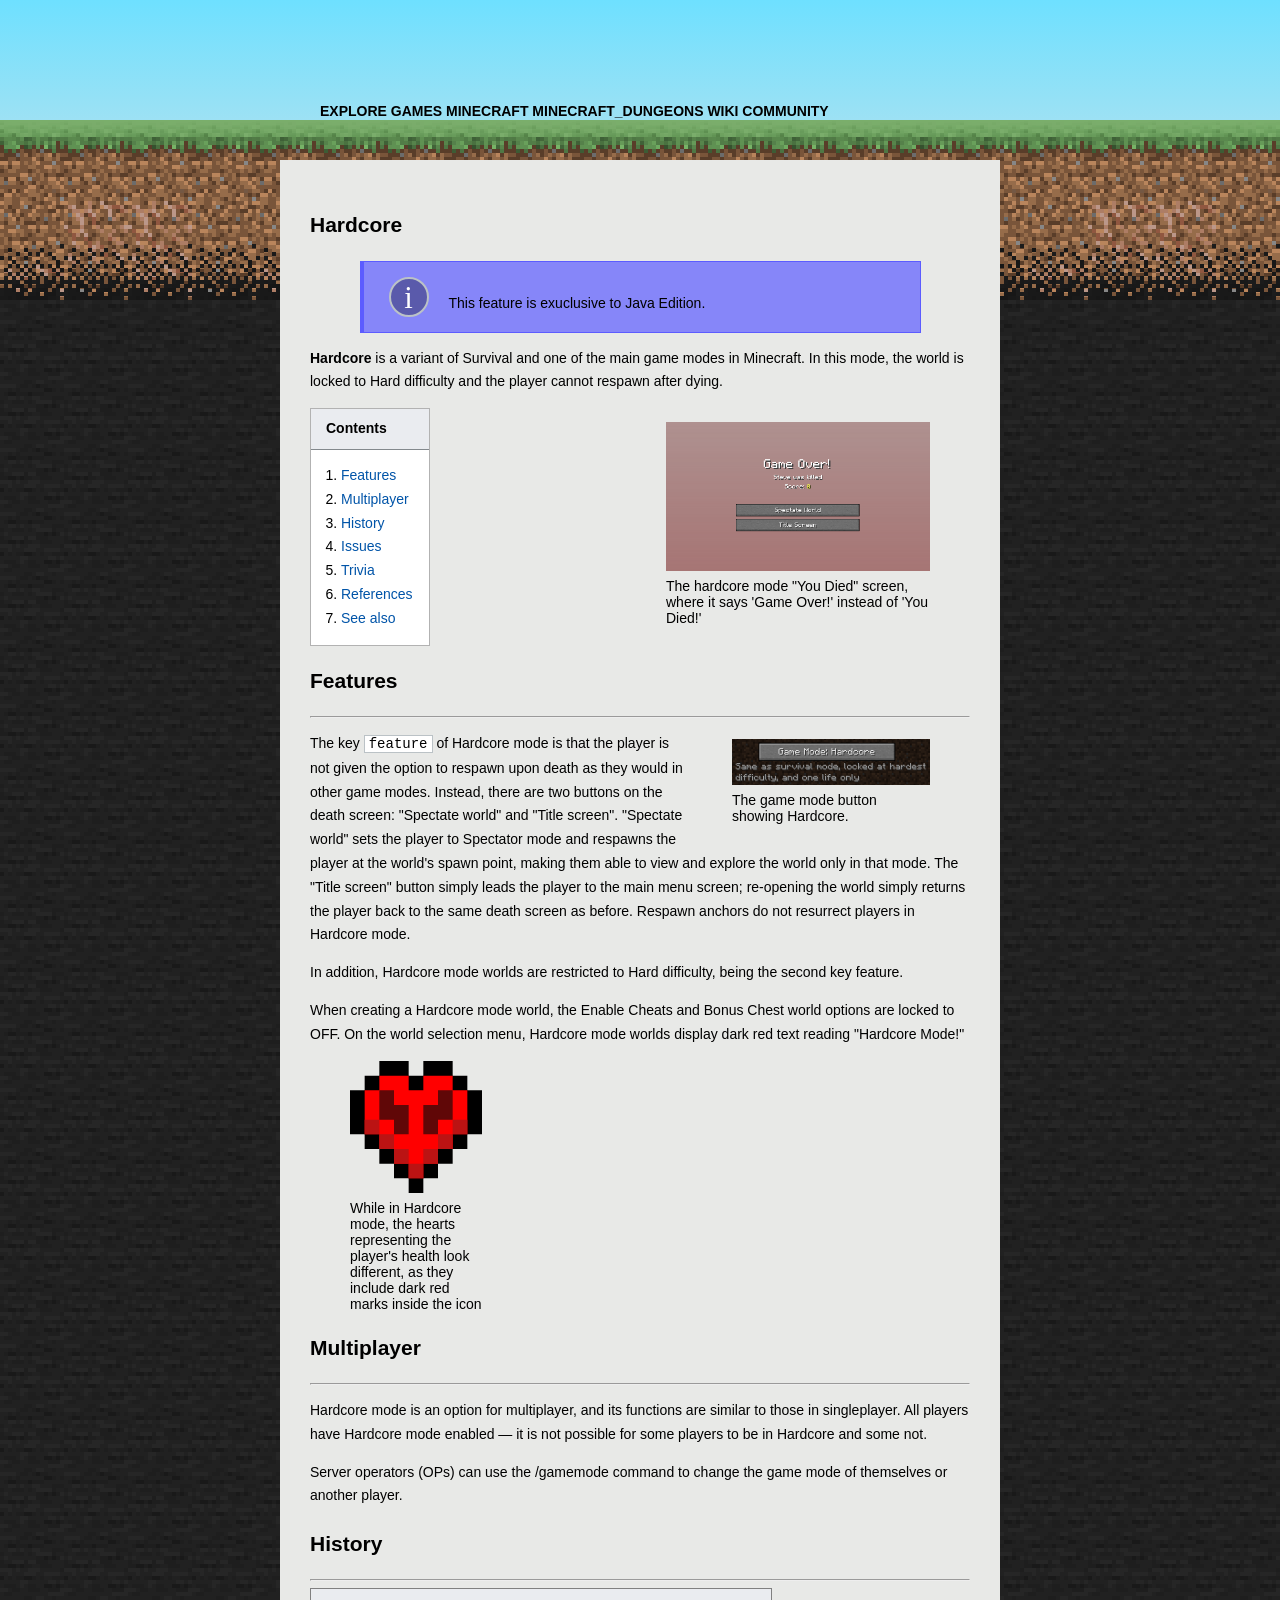
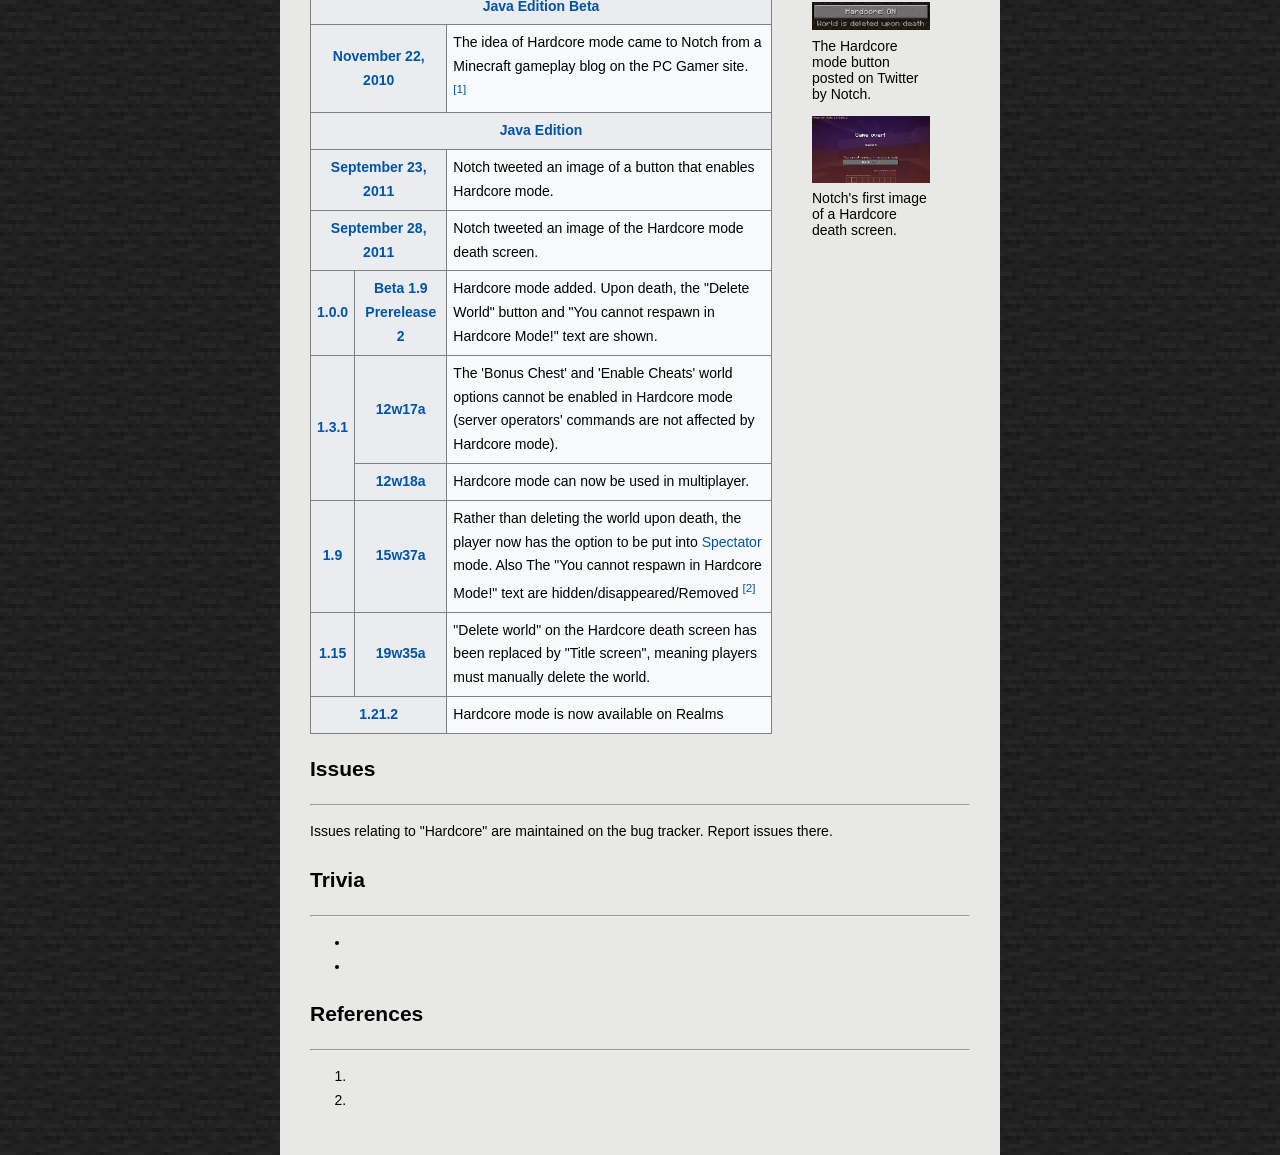
==== commit b6d57890: "header, background, submenu" ====
--- a/index.html
+++ b/index.html
@@ -35,16 +35,105 @@
                         <ul class="submenu">
                             <li class="submenu-item"><a href="https://minecraft.fandom.com/wiki/Block" target="_blank" class="submenu-link">blocks</a></li>
                             <li class="submenu-item"><a href="https://minecraft.fandom.com/wiki/Item" target="_blank" class="submenu-link">items</a></li>
-                            <li class="submenu-item"><a href="" class="submenu-link">world</a></li>
-                            <li class="submenu-item"><a href="" class="submenu-link">mechanics</a></li>
-                            <li class="submenu-item"><a href="" class="submenu-link">version history</a></li>
-                            <li class="submenu-item"><a href="" class="submenu-link">technical</a></li>
-                            <li class="submenu-item"><a href="https://minecraft.fandom.com/wiki/Tutorials" target="_blank" class="submenu-link">tutorials</a></li>
-
-                        </ul>
-                    </li>
-                    <li class="main-menu-item"><a href="https://minecraft.fandom.com/wiki/Minecraft_Dungeons" target="_blank">minecraft_dungeons</a></li>
-                    <li class="main-menu-item"><a href="https://minecraft.fandom.com/wiki/Minecraft_Wiki:Community_portal" target="_blank">wiki community</a></li>
+                            <li class="submenu-item"><a href="" class="submenu-link">world</a>
+                            <ul class="submenu">
+                                <li class="submenu-item"><a href="https://minecraft.fandom.com/wiki/Mob" target="_blank" class="submenu-link">mobs</a></li>
+                                <li class="submenu-item"><a href="https://minecraft.fandom.com/wiki/Biome" target="_blank" class="submenu-link">biomes</a></li>
+                                <li class="submenu-item"><a href="https://minecraft.fandom.com/wiki/Feature" target="_blank" class="submenu-link">terrain features</a></li>
+                                <li class="submenu-item"><a href="https://minecraft.fandom.com/wiki/Structure" target="_blank" class="submenu-link">structures</a></li>
+                                <li class="submenu-item"><a href="https://minecraft.fandom.com/wiki/Dimension" target="_blank" class="submenu-link">dimensions</a></li>
+                            </ul>
+                            </li>
+                            <li class="submenu-item"><a href="" class="submenu-link">mechanics</a>
+                                <ul class="submenu">
+                                    <li class="submenu-item"><a href="https://minecraft.fandom.com/wiki/Crafting" target="_blank" class="submenu-link">crafting</a></li>
+                                    <li class="submenu-item"><a href="https://minecraft.fandom.com/wiki/Smelting" target="_blank" class="submenu-link">smelting</a></li>
+                                    <li class="submenu-item"><a href="https://minecraft.fandom.com/wiki/Brewing" target="_blank" class="submenu-link">Brewing</a></li>
+                                    <li class="submenu-item"><a href="https://minecraft.fandom.com/wiki/Trading" target="_blank" class="submenu-link">trading</a></li>
+                                    <li class="submenu-item"><a href="https://minecraft.fandom.com/wiki/Enchanting" target="_blank" class="submenu-link">enchanting</a></li>
+                                    <li class="submenu-item"><a href="https://minecraft.fandom.com/wiki/Effect" target="_blank" class="submenu-link">status effects</a></li>
+                                </ul>
+                            </li>
+                            <li class="submenu-item"><a href="" class="submenu-link">version history</a>
+                                <ul class="submenu">
+                                    <li class="submenu-item"><a href="https://minecraft.fandom.com/wiki/Java_Edition_version_history" target="_blank" class="submenu-link">java edition</a></li>
+                                    <li class="submenu-item"><a href="https://minecraft.fandom.com/wiki/Bedrock_Edition_version_history" target="_blank" class="submenu-link">bedrock edition</a></li>
+                                    <li class="submenu-item"><a href="https://minecraft.fandom.com/wiki/Edition" target="_blank" class="submenu-link">other editions</a>
+                                        <ul class="submenu">
+                                            <li class="submenu-item"><a href="https://minecraft.fandom.com/wiki/Legacy_Console_Edition" target="_blank" class="submenu-link">legacy console edition</a></li>
+                                        </ul>
+                                    </li>
+                                    <li class="submenu-item"><a href="https://minecraft.fandom.com/wiki/Guide" target="_blank" class="submenu-link">simlified guides</a>
+                                        <ul class="submenu">
+                                            <li class="submenu-item"><a href="https://minecraft.fandom.com/wiki/Java_Edition_guides" target="_blank" class="submenu-link">java edition</a></li>
+                                            <li class="submenu-item"><a href="https://minecraft.fandom.com/wiki/Bedrock_Edition_guides" target="_blank" class="submenu-link">bedrock edition
+                                            </a></li>
+                                        </ul>
+                                    </li>
+                                </ul>
+                            </li>
+                            <li class="submenu-item"><a href="" class="submenu-link">technical</a>
+                                <ul class="submenu">
+                                    <li class="submenu-item"><a href="https://minecraft.fandom.com/wiki/Mechanics/Redstone/Circuit" target="_blank" class="submenu-link">redstone circuits</a></li>
+                                    <li class="submenu-item"><a href="https://minecraft.fandom.com/wiki/Command" target="_blank" class="submenu-link">commands</a></li>
+                                    <li class="submenu-item"><a href="https://minecraft.fandom.com/wiki/Resource_pack" target="_blank" class="submenu-link">resource packs</a></li>
+                                    <li class="submenu-item"><a href="https://minecraft.fandom.com/wiki/Data_pack" target="_blank" class="submenu-link">data packs</a></li>
+                                    <li class="submenu-item"><a href="https://minecraft.fandom.com/wiki/Add-on" target="_blank" class="submenu-link">add-ons</a></li>
+                                    <li class="submenu-item"><a href="https://minecraft.fandom.com/wiki/Servers" target="_blank" class="submenu-link">servers</a>
+                                        <ul class="submenu">
+                                            <li class="submenu-item"><a href="https://minecraft.fandom.com/wiki/Realms" target="_blank" class="submenu-link">realms</a></li>
+                                            <li class="submenu-item"><a href="https://minecraft.fandom.com/wiki/Realms_Plus" target="_blank" class="submenu-link">realms plus</a></li>
+                                            <li class="submenu-item"><a href="https://minecraft.fandom.com/wiki/Bedrock_Dedicated_Server" target="_blank" class="submenu-link">bedrock dedicated server</a></li>
+                                            <li class="submenu-item"><a href="https://minecraft.fandom.com/wiki/Featured_servers" target="_blank" class="submenu-link">bedrock featured servers</a></li>
+                                        </ul>
+                                    </li>
+                                </ul>
+                            </li>
+                            <li class="submenu-item"><a href="https://minecraft.fandom.com/wiki/Tutorials" target="_blank" class="submenu-link">tutorials</a>
+                            </li>
+
+                        </ul>
+                    </li>
+                    <li class="main-menu-item"><a href="https://minecraft.fandom.com/wiki/Minecraft_Dungeons" target="_blank">minecraft_dungeons</a>
+                        <ul class="submenu">
+                            <li class="submenu-item"><a href="https://minecraft.fandom.com/wiki/Minecraft_Dungeons:Item" target="_blank" class="submenu-link">items</a>
+                                <ul class="submenu">
+                                    <li class="submenu-item"><a href="https://minecraft.fandom.com/wiki/Minecraft_Dungeons:Weapon" target="_blank" class="submenu-link">weapons</a></li>
+                                    <li class="submenu-item"><a href="https://minecraft.fandom.com/wiki/Minecraft_Dungeons:Armor" target="_blank" class="submenu-link">armor</a></li>
+                                    <li class="submenu-item"><a href="https://minecraft.fandom.com/wiki/Minecraft_Dungeons:Artifact" target="_blank" class="submenu-link">artifacts</a></li>
+                                    <li class="submenu-item"><a href="https://minecraft.fandom.com/wiki/Minecraft_Dungeons:Consumable" target="_blank" class="submenu-link">consumables</a></li>
+                                    <li class="submenu-item"><a href="https://minecraft.fandom.com/wiki/Minecraft_Dungeons:Cosmetic" target="_blank" class="submenu-link">cosmetics</a></li>
+                                </ul>
+                            </li>
+                            <li class="submenu-item"><a href="https://minecraft.fandom.com/wiki/Minecraft_Dungeons:Mission_Select" target="_blank" class="submenu-link">locations
+                            </a>
+                            <ul class="submenu">
+                                <li class="submenu-item"><a href="https://minecraft.fandom.com/wiki/Minecraft_Dungeons:Ancient_Hunt" target="_blank" class="submenu-link">ancient hunts</a></li>
+                            </ul>
+                            </li>
+                            <li class="submenu-item"><a href="" class="submenu-link">mechanics</a>
+                                <ul class="submenu">
+                                    <li class="submenu-item"><a href="https://minecraft.fandom.com/wiki/Minecraft_Dungeons:Enchanting" target="_blank" class="submenu-link"> enchanting</a></li>
+                                    <li class="submenu-item"><a href="https://minecraft.fandom.com/wiki/Minecraft_Dungeons:Status_Effect" target="_blank" class="submenu-link"> status effects</a></li>
+                                    <li class="submenu-item"><a href="https://minecraft.fandom.com/wiki/Minecraft_Dungeons:Achievements" target="_blank" class="submenu-link">Achievements</a></li>
+                                </ul>
+                            </li>
+                            <li class="submenu-item"><a href="https://minecraft.fandom.com/wiki/Minecraft_Dungeons:Mob" target="_blank" class="submenu-link">mobs</a></li>
+                            <li class="submenu-item"><a href="https://minecraft.fandom.com/wiki/Minecraft_Dungeons_Arcade" target="_blank" class="submenu-link">arcade</a></li>
+                            <li class="submenu-item"><a href="https://minecraft.fandom.com/wiki/Minecraft_Dungeons:Tutorials" target="_blank" class="submenu-link">tutorials</a></li>
+                        </ul>
+                    </li>
+                    <li class="main-menu-item"><a href="https://minecraft.fandom.com/wiki/Minecraft_Wiki:Community_portal" target="_blank">wiki community</a>
+                        <ul class="submenu">
+                            <li class="submenu-item"><a href="https://minecraft.fandom.com/wiki/Minecraft_Wiki:Wiki_rules" target="_blank" class="submenu-link">rules and guidelines</a></li>
+                            <li class="submenu-item"><a href="" class="submenu-link">wiki tools</a></li>
+                            <li class="submenu-item"><a href="https://minecraft.fandom.com/wiki/Minecraft_Wiki_(website)" target="_blank" class="submenu-link">about the wiki</a></li>
+                            <li class="submenu-item"><a href="https://minecraft.fandom.com/wiki/Minecraft_Wiki:Community_portal" target="_blank" class="submenu-link">community portal</a></li>
+                            <li class="submenu-item"><a href="https://minecraft.fandom.com/wiki/Minecraft_Wiki:Admin_noticeboard" target="_blank" class="submenu-link">admin noticeboard</a></li>
+                            <li class="submenu-item"><a href="https://minecraft.fandom.com/wiki/Minecraft_Wiki:Projects" target="_blank" class="submenu-link">projects</a></li>
+                            <li class="submenu-item"><a href="https://minecraft.fandom.com/wiki/Minecraft_Wiki:Discord" target="_blank" class="submenu-link">discord</a></li>
+                        </ul>
+                    </li>
                 </ul>
             </nav>
         </div>
--- a/assets/css/header.css
+++ b/assets/css/header.css
@@ -2,9 +2,9 @@
     height: 300px;
     padding-top: 100px;
     background: linear-gradient(0deg,rgba(227, 227, 227, 1) 0%, rgba(110, 224, 255, 1) 100%);
-    background-image: url(../images/Light_background_grass.png),linear-gradient(0deg,rgba(227, 227, 227, 1) 0%, rgba(110, 224, 255, 1) 100%);;
-    background-repeat: repeat-x, no-repeat;
-    background-position: 0 120px, 0 0;
+    background-image: url(../images/Light_background_deepslate_transition.png),url(../images/Light_background_grass.png),linear-gradient(0deg,rgba(227, 227, 227, 1) 0%, rgba(110, 224, 255, 1) 100%);;
+    background-repeat: repeat-x,repeat-x, no-repeat;
+    background-position: bottom left,0 120px, 0 0;
 }
 main{
     margin-top: -140px;
@@ -34,15 +34,28 @@
     display: block;
 }
 .submenu{
+    display: none;
+    min-width: 150px;
+    max-width: 200px;
     position: absolute;
     list-style: none;
     padding: 7px;
     background-color:white;
-    display: none;
-    min-width: 170px;
-    max-width: 200px;
 }
-.submenu-item{}
+.left0{
+    left: 0;
+}
+.left-10{
+    left: -10%;
+}
+.left-90{
+    left: -90%;
+}
+
+.submenu-item{
+position: relative;
+}
+
 .submenu-link{
     display: block;
     padding: 5px 9px;
@@ -52,4 +65,14 @@
 .submenu-link:hover{
     background-color:rgb(232, 233, 255);
     color:rgb(0, 84, 168);
+}
+.submenu-item:hover>.submenu{
+    display: block;
+    left: 100%;
+    top: 0;
+}
+.submenu-item:hover>.submenu-link, 
+.submenu-link:hover{
+    background-color:rgb(211, 233, 255);
+    color: rgb(0, 84, 168);
 }
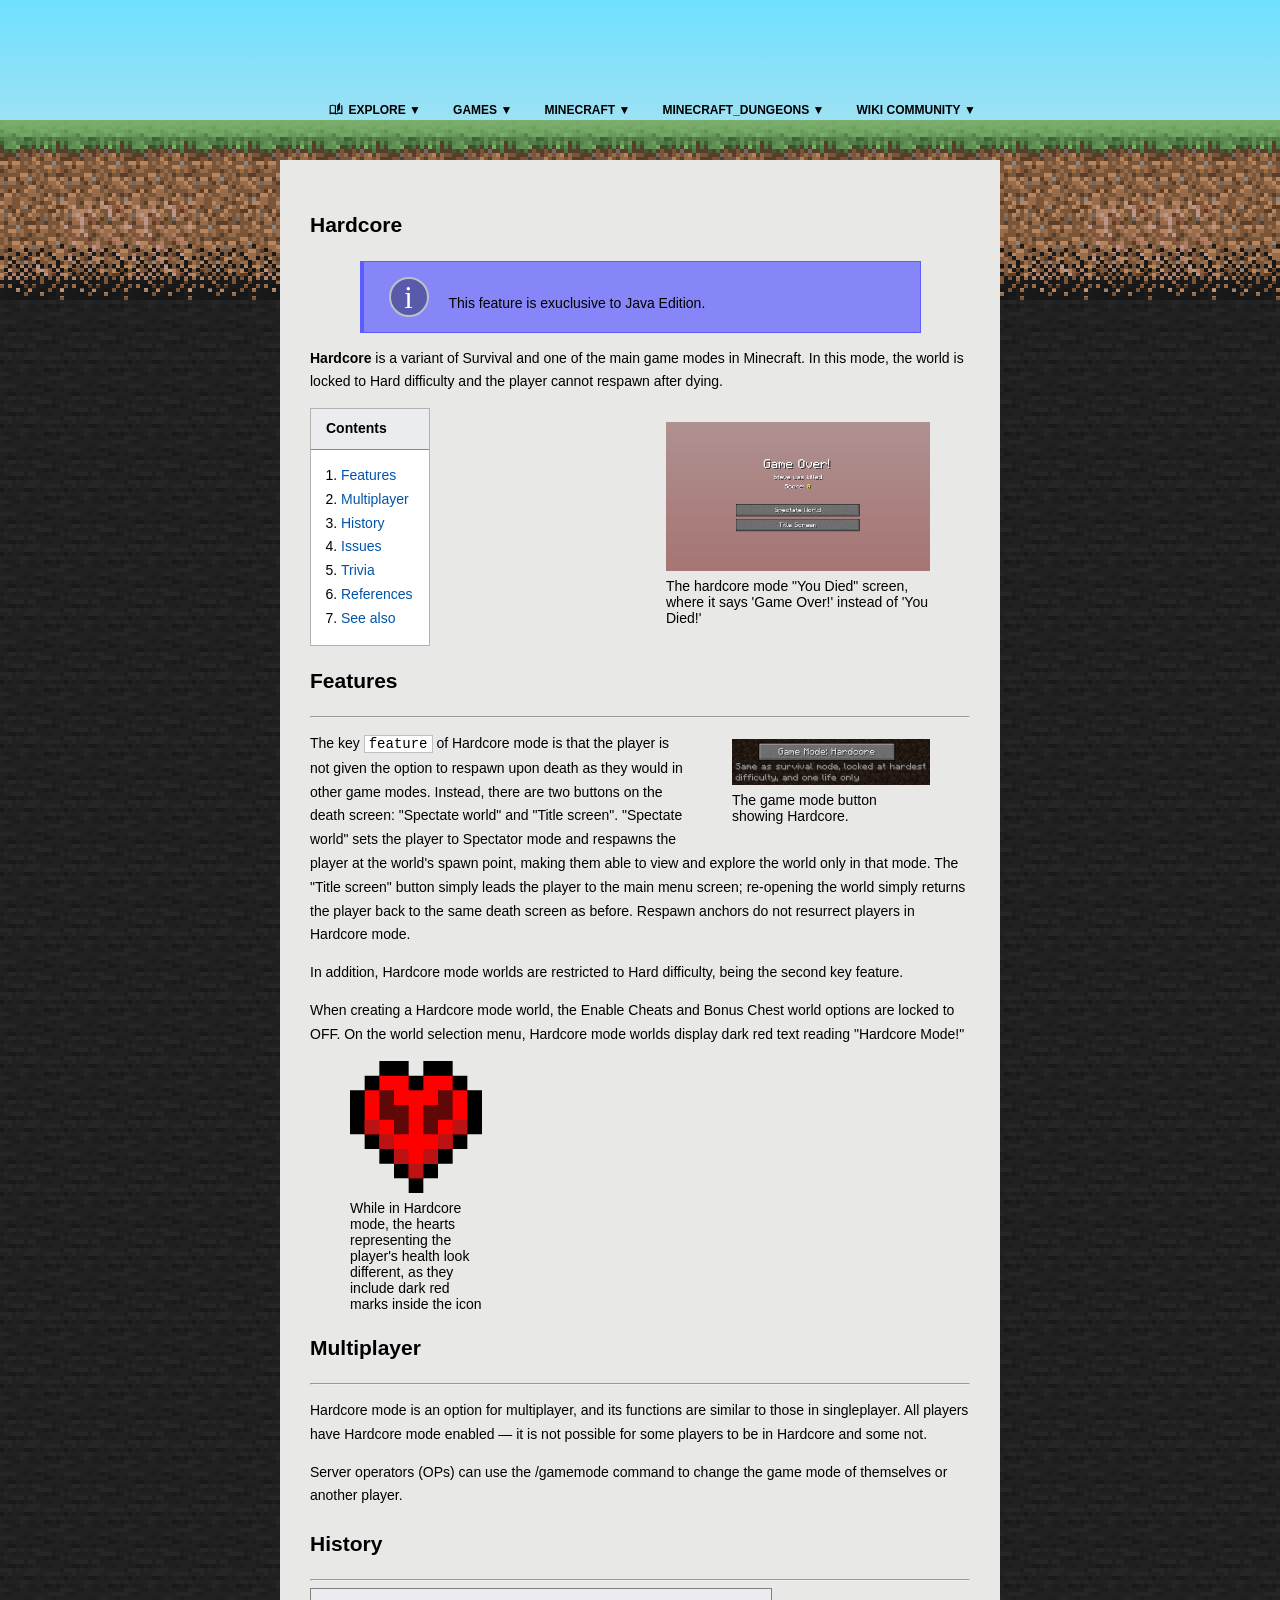
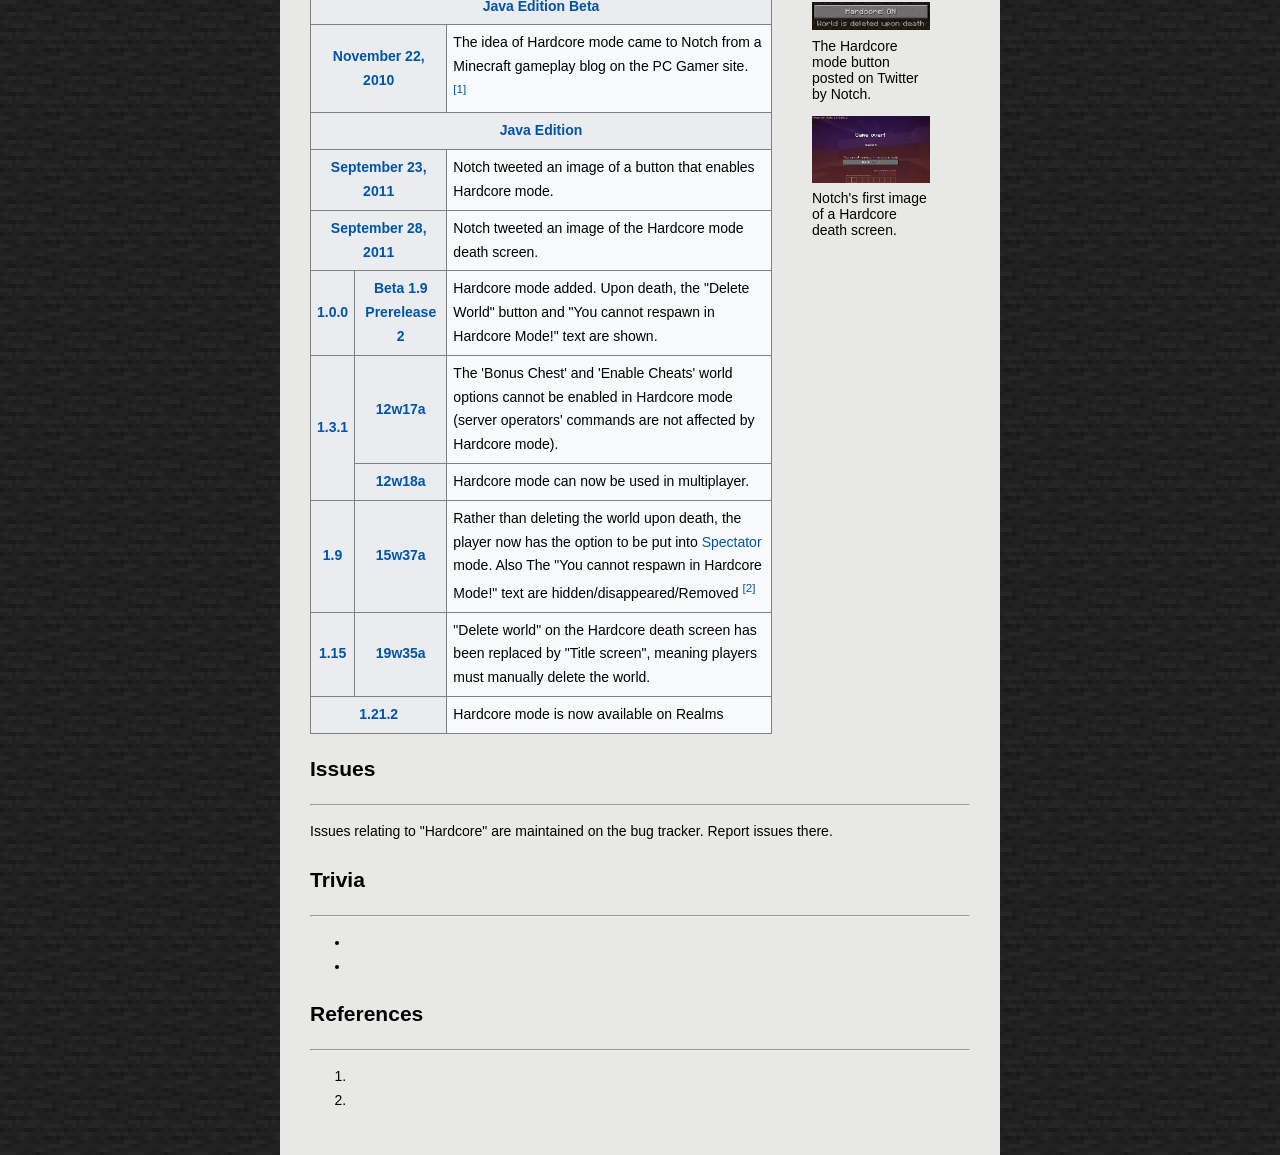
==== commit 677d3ed5: "menu + pseudoelements" ====
--- a/index.html
+++ b/index.html
@@ -13,9 +13,9 @@
         <div class="main-wrapper">
             <nav>
                 <ul class="main-menu">
-                    <li class="main-menu-item"><a href="">explore</a>
-                        <ul class="submenu">
-                            <li class="submenu-item"><a href="https://minecraft.fandom.com/wiki/Minecraft_Wiki" class="submenu-link"target="_blank">main page</a></li>
+                    <li class="main-menu-item"><a href="" class="explore">explore</a>
+                        <ul class="submenu">
+                            <li class="submenu-item"><a href="https://minecraft.fandom.com/wiki/Minecraft_Wiki" class="submenu-link home"target="_blank">main page</a></li>
                             <li class="submenu-item"><a href="https://minecraft.fandom.com/wiki/Special:AllPages" target="_blank" class="submenu-link">all pages</a></li>
                             <li class="submenu-item"><a href="https://minecraft.fandom.com/wiki/Special:AllMaps" target="_blank" class="submenu-link">interactive maps
                             </a></li>
--- a/style.css
+++ b/style.css
@@ -112,4 +112,10 @@
 }
 .w-20{
     width: 20%;
+}
+.explore::before{
+    content: url(./assets/icons/book-open-page-variant-outline.svg);
+    display: inline-block;
+    width: 14px;
+    transform: translate(-5px, 2px);
 }
--- a/assets/css/header.css
+++ b/assets/css/header.css
@@ -17,17 +17,35 @@
 .main-menu{
     list-style: none;
     margin: 0;
+    font-size: 12px;
 }
 .main-menu-item{
     display: inline-block;
-    margin: 0 1.2m;
+    margin: 0 1.2em;
+}
+.main-menu-item::after{
+    content: '\25bc';
+}
+.main-menu-item>.submenu::after{
+    content: "";
+    position: absolute;
+    width: 0;
+    height: 0;
+    border-width: 10px;
+    border-style: solid;
+    border-color: transparent transparent #FFFFFF transparent;
+    top: -16px;
+    left: 42%;
+}
+.main-menu-item:hover::after{
+    content: '\25b2';
 }
 .main-menu-item>a{
     color:black;
     text-transform: uppercase;
     font-weight: bolder;
 }
-main-menu-item>a:hover{
+.main-menu-item>a:hover{
     text-decoration: underline;
 }
 .main-menu-item:hover>.submenu{
@@ -41,6 +59,7 @@
     list-style: none;
     padding: 7px;
     background-color:white;
+    font-size: 14px;
 }
 .left0{
     left: 0;
@@ -55,7 +74,13 @@
 .submenu-item{
 position: relative;
 }
+.submenu-item:has(>.submenu)::after{
+    content:'\1433';
+    position: absolute;
+    top: 5px;
+    right: 0;
 
+}
 .submenu-link{
     display: block;
     padding: 5px 9px;
@@ -75,4 +100,10 @@
 .submenu-link:hover{
     background-color:rgb(211, 233, 255);
     color: rgb(0, 84, 168);
+}
+.home::before{
+    content: url(../icons/home.svg);
+    display: inline-block;
+    width: 14px;
+    transform: translate(-5px, 2px);
 }
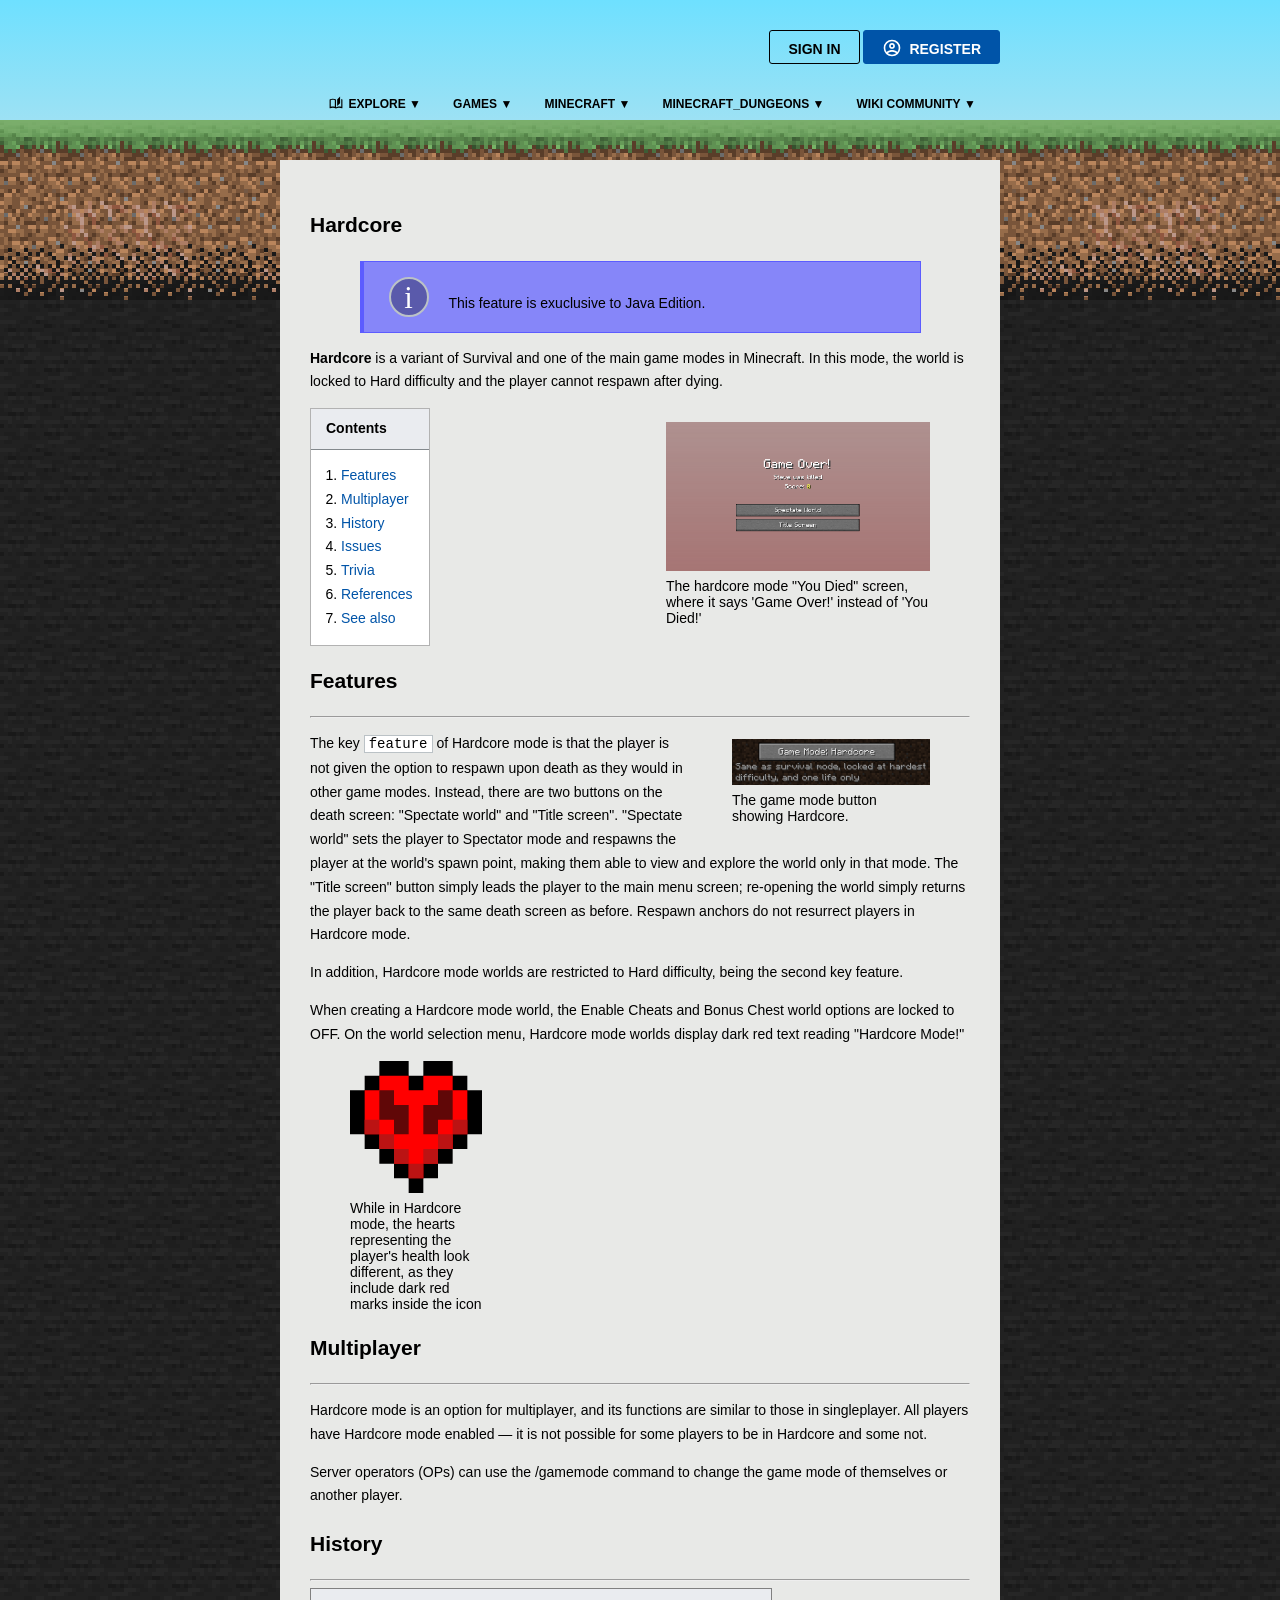
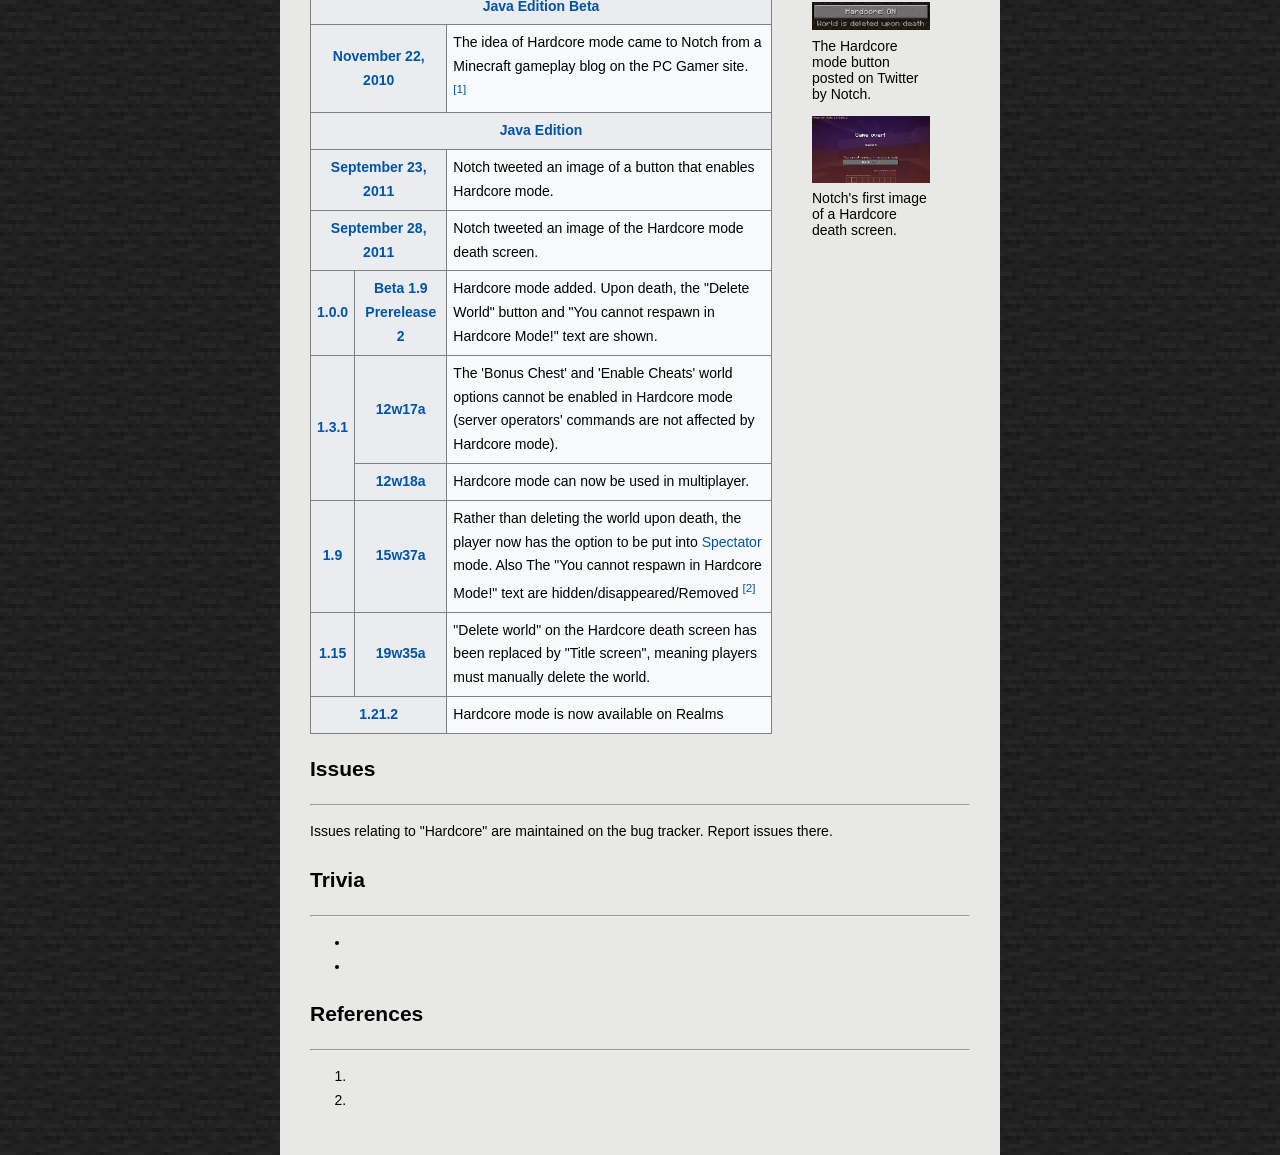
==== commit 04b24ab9: "adding form, input" ====
--- a/index.html
+++ b/index.html
@@ -11,6 +11,10 @@
 <body>
     <header class="main-header">
         <div class="main-wrapper">
+            <div class="link-wrapper">
+                <a href="" class="sing-in">sign in</a>
+                <a href="./pages/register.html" class="register">register</a>
+            </div>
             <nav>
                 <ul class="main-menu">
                     <li class="main-menu-item"><a href="" class="explore">explore</a>
--- a/assets/css/header.css
+++ b/assets/css/header.css
@@ -1,11 +1,53 @@
 .main-header{
     height: 300px;
-    padding-top: 100px;
+    padding-top: 30px;
     background: linear-gradient(0deg,rgba(227, 227, 227, 1) 0%, rgba(110, 224, 255, 1) 100%);
     background-image: url(../images/Light_background_deepslate_transition.png),url(../images/Light_background_grass.png),linear-gradient(0deg,rgba(227, 227, 227, 1) 0%, rgba(110, 224, 255, 1) 100%);;
     background-repeat: repeat-x,repeat-x, no-repeat;
     background-position: bottom left,0 120px, 0 0;
 }
+.link-wrapper{
+    text-align: right;
+    margin-bottom: 30px;
+}
+.sing-in, .register{
+    display: inline-block;
+    height: 34px;
+    padding: 7px 18px;
+    
+    font-weight: 900;
+    border-radius: 3px;
+    text-transform: uppercase;
+}
+.sing-in{
+    border: 1px solid #000;
+    color: #000;
+}
+.register{
+    background-color:rgb(0, 84, 168);
+    border:1px solid rgb(0, 84, 168);
+    color:white;
+    position: relative;
+    padding-left: 45px;
+}
+.register::before{
+    content: '';
+    display: inline-block;
+    width: 20px;
+    height: 20px;
+    background-image:url(../icons/account-circle-outline.svg);
+    position: absolute;
+    left: 18px;
+    top: 7px;
+}
+
+
+
+
+
+
+
+
 main{
     margin-top: -140px;
 }
